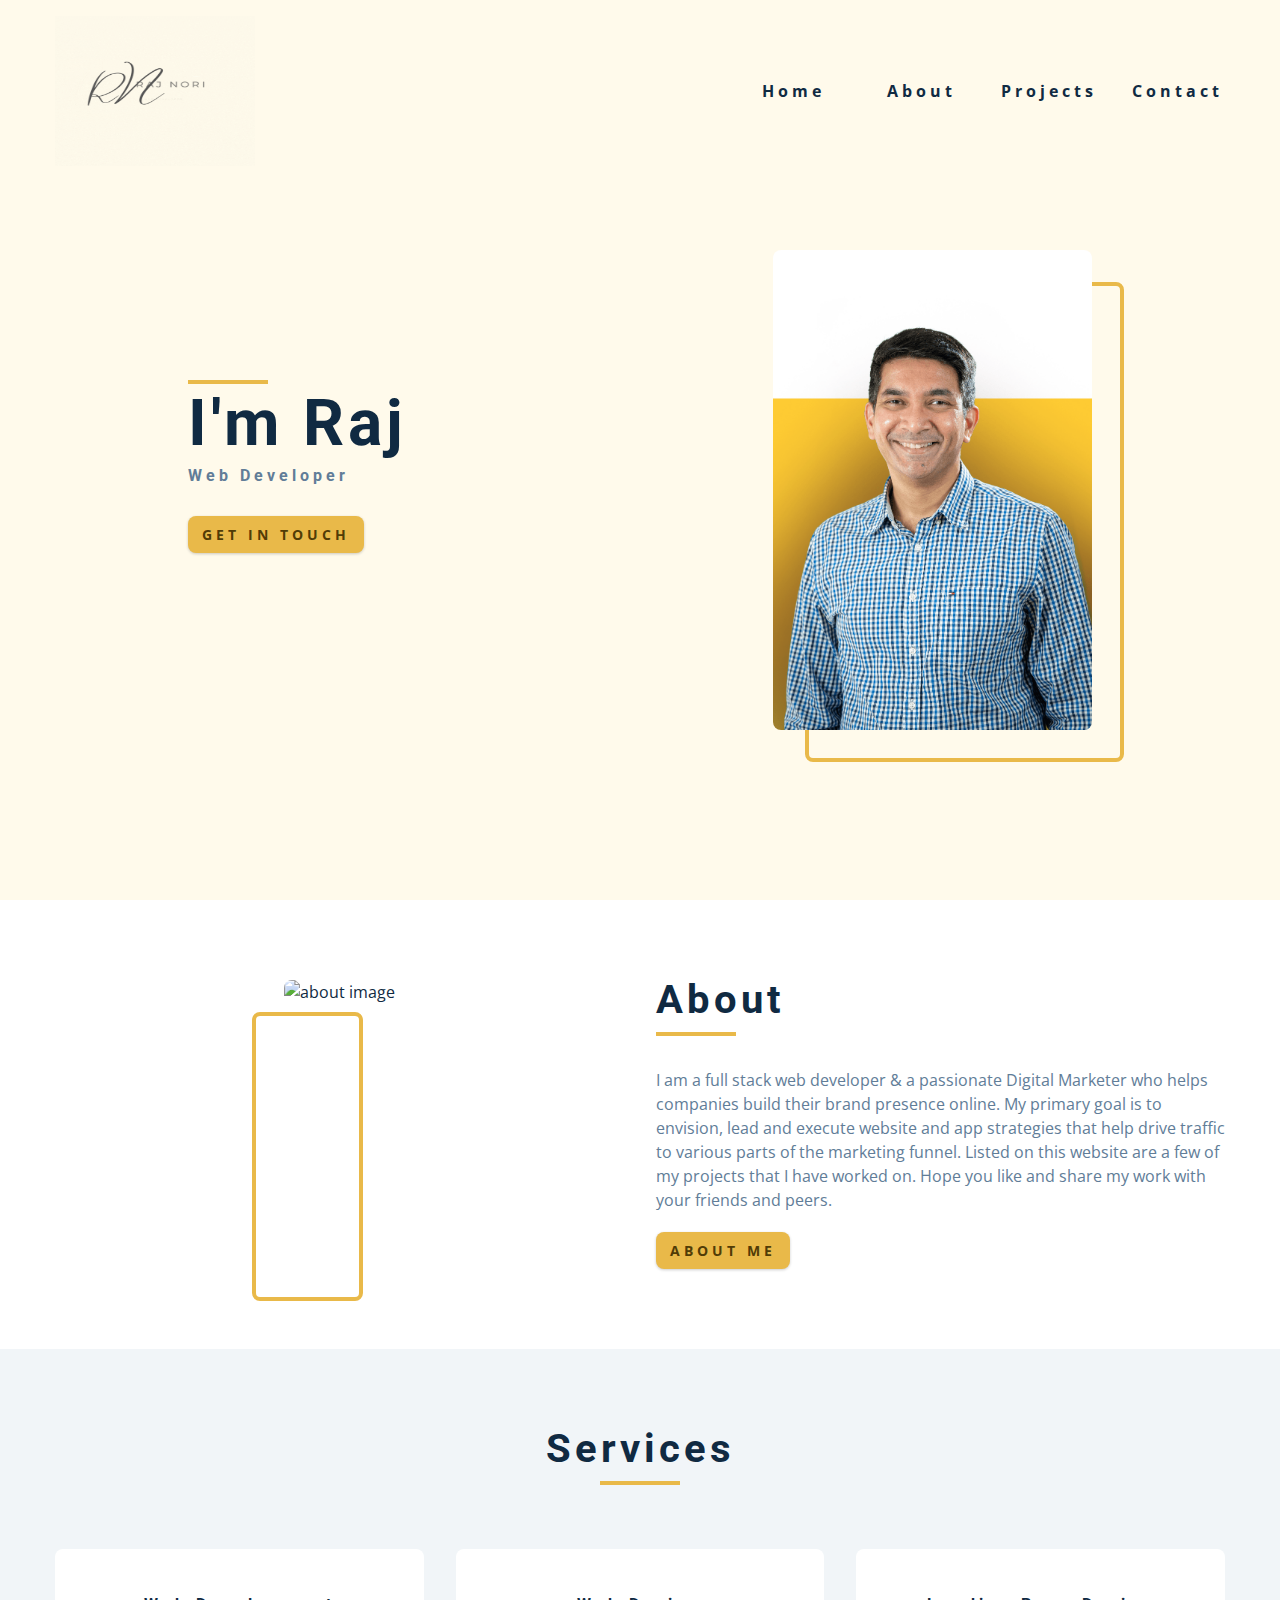
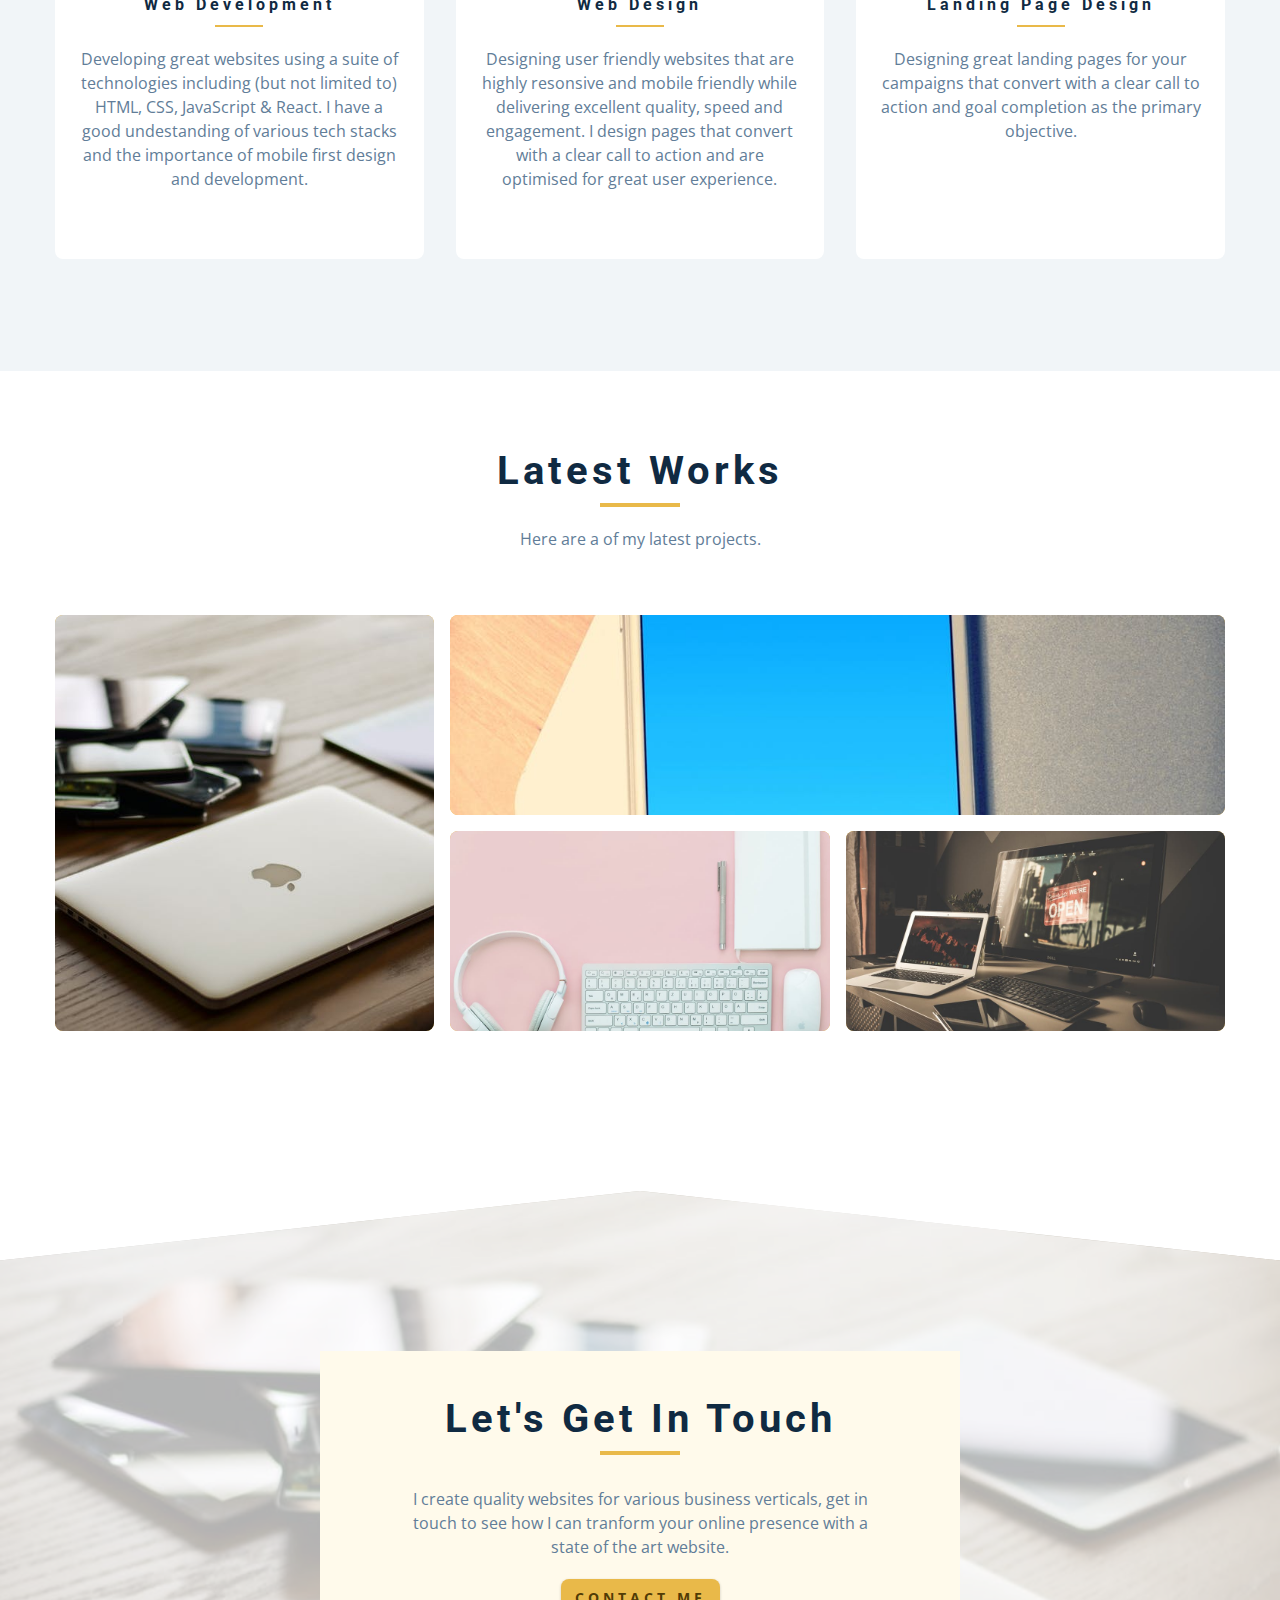
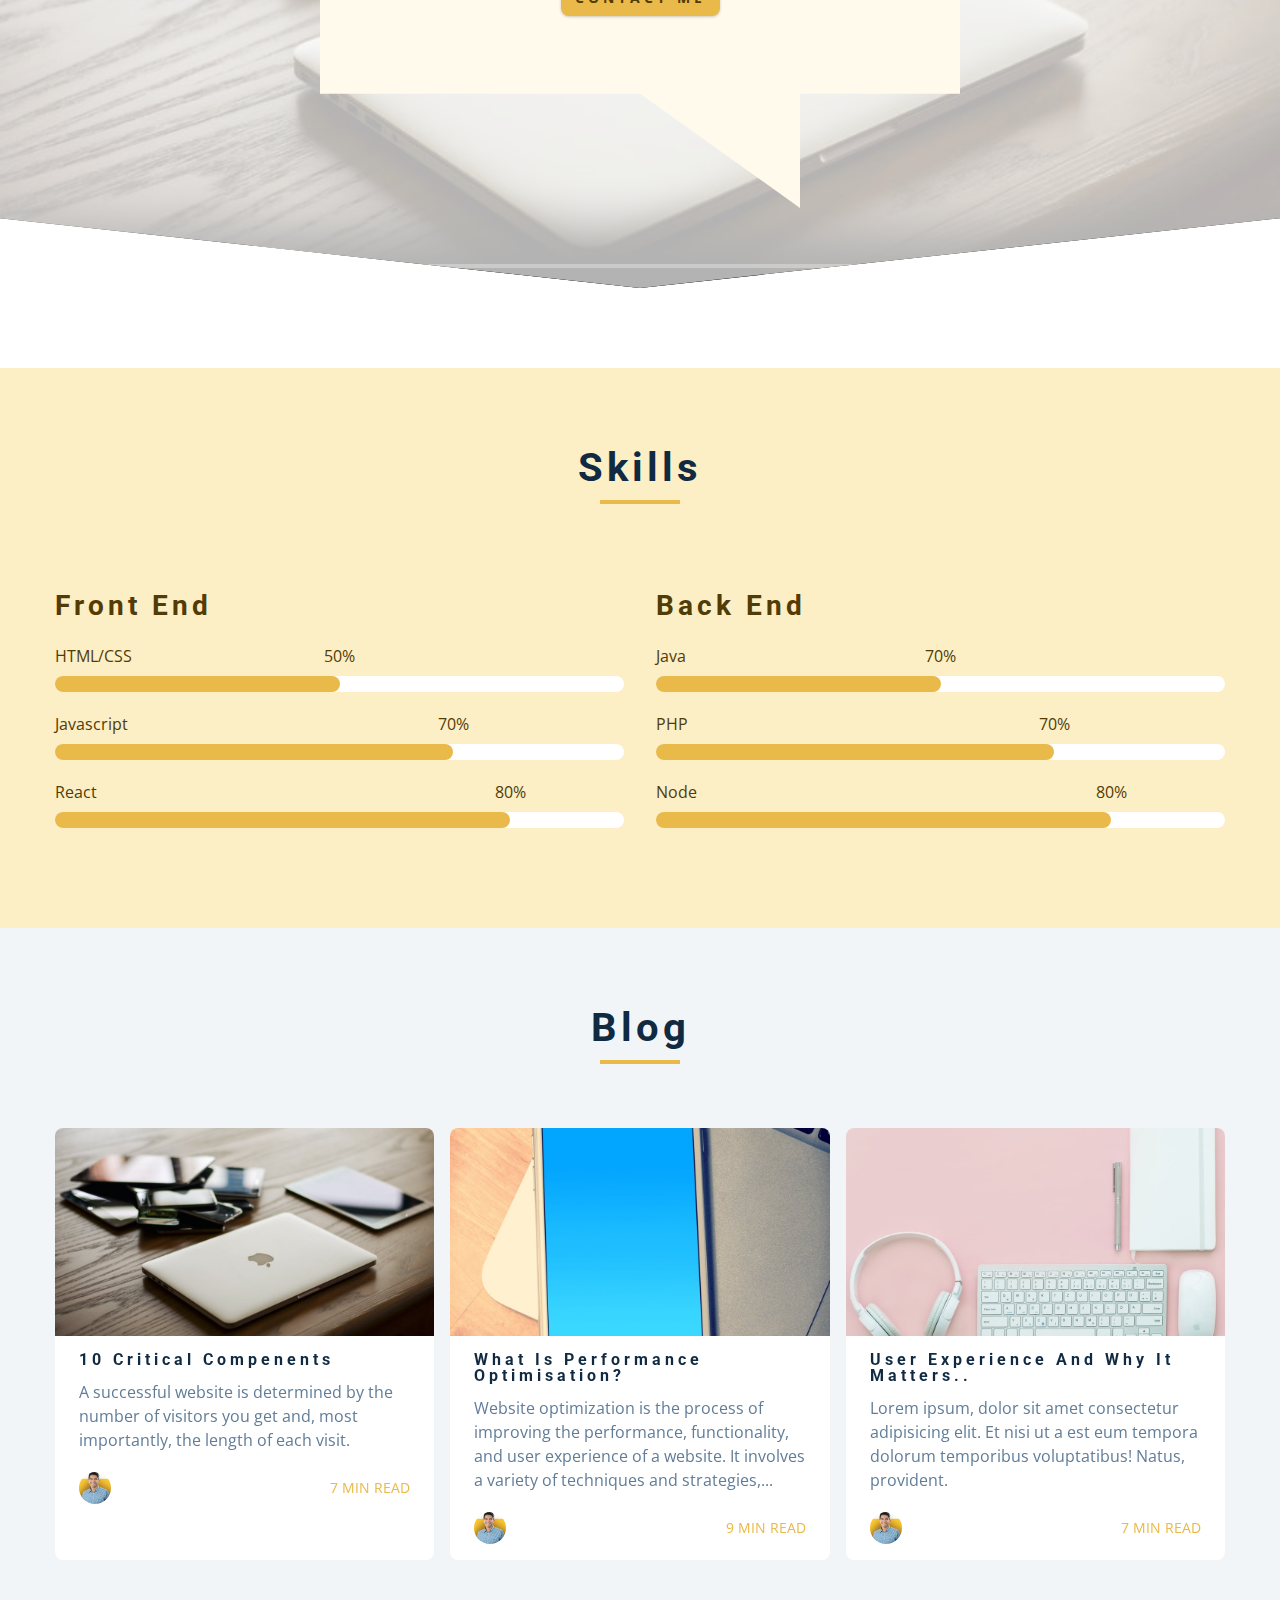
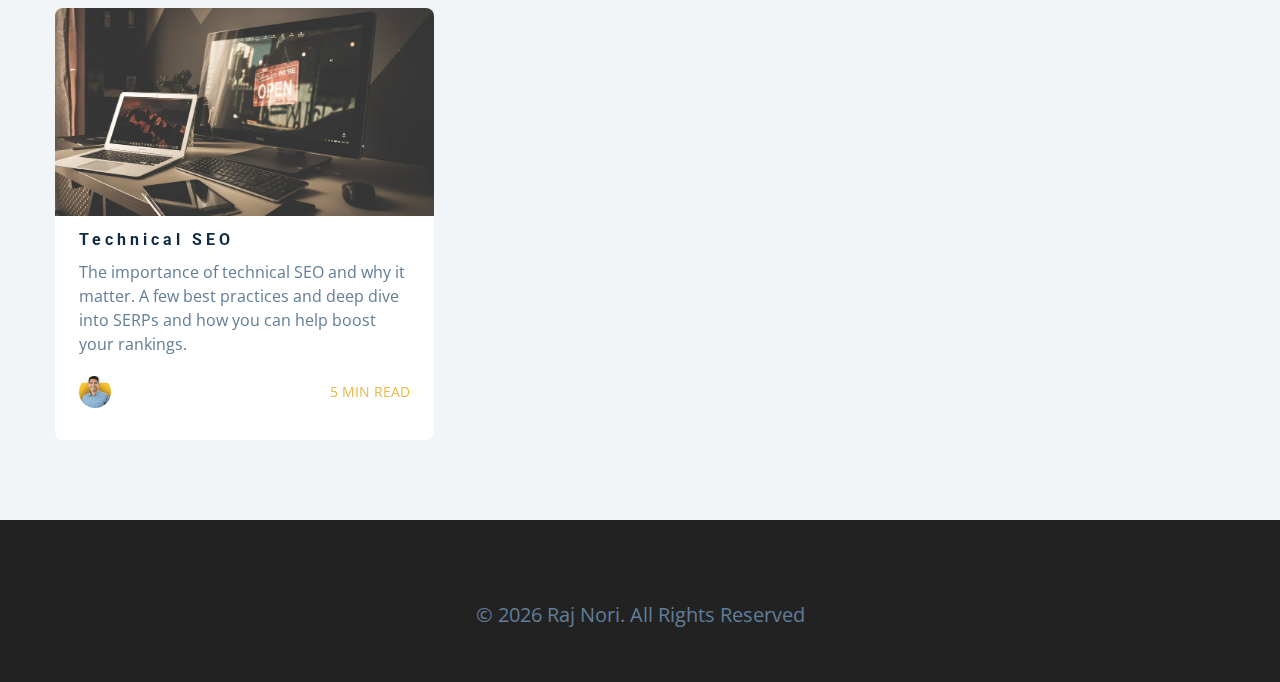
==== index.html @ df2db4e7 "updated gtag.js" ====
<!DOCTYPE html>
<html lang=en>

<head>
    <script async src="https://www.googletagmanager.com/gtag/js?id=G-JB6WK5VYT3"></script>
    <script>
    function gtag() {dataLayer.push(arguments)} 
    window.dataLayer=window.dataLayer||[],
    gtag("js",new Date),
    gtag("config","G-JB6WK5VYT3");
    window.dataLayer.push({
        'pageCategory': 'Home',
        'event': 'VirtualPageview',
        'virtualPageURL': '/index.html',
        'virtualPageTitle': 'Raj Nori | Web Developer | Home',
        'virtualPagePath': '/index.html'
    });
    
    </script>
    <script type=application/ld+json>
{
      "@context": "https://schema.org/",
      "@type": "Person",
      "name": "Raj Nori",
      "url": "https://www.rajnori.net/",
      "image": "https://www.rajnori.net/images/Hero_web.png",
      "jobTitle": "Web Developer"
    }
</script>
    <meta charset=UTF-8>
    <meta name=viewport content="width=device-width,initial-scale=1">
    <link rel=apple-touch-icon sizes=180x180 href=/favicon_io/apple-touch-icon.png>
    <link rel=icon type=image/png sizes=32x32 href=/favicon_io/favicon-32x32.png>
    <link rel=icon type=image/png sizes=16x16 href=/favicon_io/favicon-16x16.png>
    <link rel=manifest href=/favicon_io/site.webmanifest>
    <link rel=canonical href=https://www.rajnori.net />
    <title>Raj Nori | Web Developer | Home</title>
    <meta name=description
        content="A full-stack web developer and experienced digital marketer specialising in SEO, SEM, Social & Web development. Talk to the expert, get in touch!">
    <meta name=keywords
        content="web developer, web development, web site development, web developers, web development melbourne, web application development, mongodb, Express, React, Node.js, javascript, MERN stack, full stack,frontend, frontend developer">
    <link rel=stylesheet href=https://cdnjs.cloudflare.com/ajax/libs/font-awesome/6.2.0/css/all.min.css
        integrity="sha512-xh6O/CkQoPOWDdYTDqeRdPCVd1SpvCA9XXcUnZS2FmJNp1coAFzvtCN9BmamE+4aHK8yyUHUSCcJHgXloTyT2A=="
        crossorigin=anonymous referrerpolicy=no-referrer>
    <link rel=stylesheet href=./css/styles.css>
</head>

<body>
    <nav class=nav id=nav>
        <div class=nav-center>
            <div class=nav-header>
                <img src=./images/namelogo.gif width=200 height=150 class=nav-logo alt="logo for Raj Nori"
                    title="image logo">
                <button class=nav-btn id=nav-btn>
                    <i class="fas fa-bars"></i>
                </button>
            </div>
            <ul class=nav-links>
                <li>
                    <a href=./index.html>Home</a>
                </li>
                <li>
                    <a href=./about.html>About</a>
                </li>
                <li>
                    <a href=./projects.html>Projects</a>
                </li>
                <li>
                    <a href=./contact.html>Contact</a>
                </li>
            </ul>
        </div>
    </nav>
    <aside class=sidebar id=sidebar>
        <div>
            <button class=close-btn id=close-btn>
                <i class="fas fa-times"></i>
            </button>
            <ul class=sidebar-links>
                <li>
                    <a href=./index.html>home</a>
                </li>
                <li>
                    <a href=./about.html>about</a>
                </li>
                <li>
                    <a href=./projects.html>projects</a>
                </li>
                <li>
                    <a href=./contact.html>contact</a>
                </li>
            </ul>
            <ul class=social-icons>
                <li>
                    <a href=https://www.facebook.com/SMBspecialists class=social-icon>
                        <i class="fab fa-facebook"></i>
                    </a>
                </li>
                <li>
                    <a href=https://www.linkedin.com/in/rajnori class=social-icon>
                        <i class="fab fa-linkedin"></i>
                    </a>
                </li>
                <li>
                    <a href=https://www.squarespace.com/ class=social-icon>
                        <i class="fab fa-squarespace"></i>
                    </a>
                </li>
                <li>
                    <a href=https://github.com/RajNori class=social-icon>
                        <i class="fa fa-github" aria-hidden=true></i>
                    </a>
                </li>
                <li>
                    <a href=https://www.instagram.com/raj_nori/ class=social-icon>
                        <i class="fab fa-instagram"></i>
                    </a>
                </li>
            </ul>
        </div>
    </aside>
    <header class=hero>
        <div class="section-center hero-center">
            <article class=hero-info>
                <div class=underline></div>
                <h1>I'm Raj</h1>
                <h4>Web Developer</h4>
                <a href=./contact.html class="btn hero-btn">Get in touch</a>
                <ul class="social-icons hero-icons">
                    <li>
                        <a href=https://www.facebook.com/SMBspecialists class=social-icon>
                            <i class="fab fa-facebook"></i>
                        </a>
                    </li>
                    <li>
                        <a href=https://www.linkedin.com/in/rajnori class=social-icon>
                            <i class="fab fa-linkedin"></i>
                        </a>
                    </li>
                    <li>
                        <a href=https://www.squarespace.com/ class=social-icon>
                            <i class="fab fa-squarespace"></i>
                        </a>
                    </li>
                    <li>
                        <a href=https://github.com/RajNori class=social-icon>
                            <i class="fab fa-github"></i>
                        </a>
                    </li>
                    <li>
                        <a href=https://www.instagram.com/raj_nori/ class=social-icon>
                            <i class="fab fa-instagram"></i>
                        </a>
                    </li>
                </ul>
            </article>
            <article class=hero-img>
                <img src=./images/Hero_web.png class=hero-photo alt="photo of Raj Nori" title="image portrait">
            </article>
        </div>
    </header>
    <section class="section about">
        <div class="section-center about-center">
            <article class=about-img>
                <img src=./images/Side_img.png class=hero-photo alt="about image" title="about image">
            </article>
            <article class=about-info>
                <div class="section-title about-title">
                    <h2>about</h2>
                    <div class=underline></div>
                </div>
                <p> I am a full stack web developer & a passionate Digital Marketer who helps companies build their
                    brand presence online. My primary goal is to envision, lead and execute website and app strategies
                    that help drive traffic to various parts of the marketing funnel. Listed on this website are a few
                    of my projects that I have worked on. Hope you like and share my work with your friends and peers.
                </p>
                <p>
                </p>
                <a href=./about.html class=btn>about me</a>
            </article>
        </div>
    </section>
    <section class="section bg-grey">
        <div class=section-title>
            <h2>Services</h2>
            <div class=underline></div>
        </div>
        <div class="services-center section-center">
            <article class=service>
                <i class="fas fa-code service-icon"></i>
                <h4>Web development</h4>
                <div class=underline></div>
                <p> Developing great websites using a suite of technologies including (but not limited to) HTML, CSS,
                    JavaScript & React. I have a good undestanding of various tech stacks and the importance of mobile
                    first design and development. </p>
            </article>
            <article class=service>
                <i class="fab fa-sketch service-icon"></i>
                <h4>Web design</h4>
                <div class=underline></div>
                <p> Designing user friendly websites that are highly resonsive and mobile friendly while delivering
                    excellent quality, speed and engagement. I design pages that convert with a clear call to action and
                    are optimised for great user experience. </p>
            </article>
            <article class=service>
                <i class="fab fa-android service-icon"></i>
                <h4>Landing Page design</h4>
                <div class=underline></div>
                <p> Designing great landing pages for your campaigns that convert with a clear call to action and goal
                    completion as the primary objective. </p>
            </article>
        </div>
    </section>
    <section class="section projects">
        <div class=section-title>
            <h2>Latest works</h2>
            <div class=underline></div>
            <p class=projects-text> Here are a of my latest projects. </p>
        </div>
        <div class="section-center projects-center">
            <a href=./projects.html class=project-1>
                <article class=project>
                    <img src=./images/project-1.jpeg alt="single project card" class=project-img title="project card">
                    <div class=project-info>
                        <h4>Consulting</h4>
                        <p>Indie Consulting</p>
                    </div>
                </article>
            </a>
            <a href=./projects.html class=project-2>
                <article class=project>
                    <img src=./images/project-2.jpeg alt="single project card" class=project-img title="project card">
                    <div class=project-info>
                        <h4> E-commerce </h4>
                        <p>Crazy Kart</p>
                    </div>
                </article>
            </a>
            <a href=./projects.html class=project-3>
                <article class=project>
                    <img src=./images/project-3.jpeg alt="single project card" class=project-img title="project card">
                    <div class=project-info>
                        <h4>Online Store</h4>
                        <p>Friendly apps</p>
                    </div>
                </article>
            </a>
            <a href=./projects.html class=project-4>
                <article class=project>
                    <img src=./images/project-4.jpeg alt="single project card" class=project-img title="project card">
                    <div class=project-info>
                        <h4>Theme makers</h4>
                        <p>Digital software</p>
                    </div>
                </article>
            </a>
        </div>
    </section>
    <section class=connect>
        <video controls autoplay muted loop class=video-container poster=./images/project-1.jpeg>
            <source src=./videos/connect.mp4 type=video/mp4> Sorry, your browser does not support embedded videos
        </video>
        <div class=video-banner>
            <div class=section-title>
                <h2>let's get in touch</h2>
                <div class=underline></div>
            </div>
            <p class=video-text> I create quality websites for various business verticals, get in touch to see how I can
                tranform your online presence with a state of the art website. </p>
            <a href=./contact.html class=btn>contact me</a>
        </div>
    </section>
    <section class="section skills">
        <div class=section-title>
            <h2>skills</h2>
            <div class=underline></div>
        </div>
        <div class="section-center skills-center">
            <article>
                <h3>front end</h3>
                <div class=skill>
                    <p>HTML/CSS</p>
                    <div class=skill-container>
                        <div class=skill-value></div>
                        <p class=skill-text> 50% </p>
                    </div>
                </div>
                <div class=skill>
                    <p>Javascript</p>
                    <div class=skill-container>
                        <div class="skill-value value-70"></div>
                        <p class="skill-text skill-text-70"> 70% </p>
                    </div>
                </div>
                <div class=skill>
                    <p>React</p>
                    <div class=skill-container>
                        <div class="skill-value value-80"></div>
                        <p class="skill-text skill-text-80"> 80% </p>
                    </div>
                </div>
            </article>
            <article>
                <h3>back end</h3>
                <div class=skill>
                    <p>Java</p>
                    <div class=skill-container>
                        <div class=skill-value></div>
                        <p class=skill-text> 70% </p>
                    </div>
                </div>
                <div class=skill>
                    <p>PHP</p>
                    <div class=skill-container>
                        <div class="skill-value value-70"></div>
                        <p class="skill-text skill-text-70"> 70% </p>
                    </div>
                </div>
                <div class=skill>
                    <p>Node</p>
                    <div class=skill-container>
                        <div class="skill-value value-80"></div>
                        <p class="skill-text skill-text-80"> 80% </p>
                    </div>
                </div>
            </article>
        </div>
    </section>
    <section class="section blog">
        <div class=section-title>
            <h2>blog</h2>
            <div class=underline></div>
        </div>
        <div class="section-center blog-center">
            <div class=card>
                <div class="card-side card-front">
                    <img src=./images/project-1.jpeg alt="website Article" title="Website article">
                    <div class=card-info>
                        <h4>10 Critical compenents</h4>
                        <p> A successful website is determined by the number of visitors you get and, most importantly,
                            the length of each visit. </p>
                        <div class=card-footer>
                            <img src=./images/Hero_web.png alt="author image" title="author image">
                            <p>7 min read</p>
                        </div>
                    </div>
                </div>
                <div class="card-side card-back">
                    <a href=./Article_1.html>
                        <button class=btn>read more</button>
                    </a>
                </div>
            </div>
            <div class=card>
                <div class="card-side card-front">
                    <img src=./images/project-2.jpeg alt="Article two" title="Website article">
                    <div class=card-info>
                        <h4>What is performance optimisation?</h4>
                        <p> Website optimization is the process of improving the performance, functionality, and user
                            experience of a website. It involves a variety of techniques and strategies,... </p>
                        <div class=card-footer>
                            <img src=./images/Hero_web.png alt="author image" title="Raj Nori image">
                            <p>9 min read</p>
                        </div>
                    </div>
                </div>
                <div class="card-side card-back">
                    <a href=./Article_3.html> <button class=btn>read more</button> </a>
                </div>
            </div>
            <div class=card>
                <div class="card-side card-front">
                    <img src=./images/project-3.jpeg alt="website article" title="Website article">
                    <div class=card-info>
                        <h4>User Experience and why it matters..</h4>
                        <p> Lorem ipsum, dolor sit amet consectetur adipisicing elit. Et nisi ut a est eum tempora
                            dolorum temporibus voluptatibus! Natus, provident. </p>
                        <div class=card-footer>
                            <a href=./Article_4.html><img src=./images/Hero_web.png alt="author image"
                                    title="Raj Nori"></a>
                            <p>7 min read</p>
                        </div>
                    </div>
                </div>
                <div class="card-side card-back">
                    <a href=./Article_1.html><button class=btn>read more</button></a>
                </div>
            </div>
            <div class=card>
                <div class="card-side card-front">
                    <img src=./images/project-4.jpeg alt="website article" title="Website article">
                    <div class=card-info>
                        <h4>Technical SEO</h4>
                        <p> The importance of technical SEO and why it matter. A few best practices and deep dive into
                            SERPs and how you can help boost your rankings. </p>
                        <div class=card-footer>
                            <img src=./images/Hero_web.png alt="author image" title="Raj Nori">
                            <p>5 min read</p>
                        </div>
                    </div>
                </div>
                <div class="card-side card-back">
                    <a href=./Article_2.html> <button class=btn>read more</button> </a>
                </div>
            </div>
        </div>
    </section>
    <footer class=footer>
        <ul class=social-icons>
            <li>
                <a href=https://www.facebook.com/SMBspecialists class=social-icon>
                    <i class="fab fa-facebook"></i>
                </a>
            </li>
            <li>
                <a href=https://www.linkedin.com/in/rajnori class=social-icon>
                    <i class="fab fa-linkedin"></i>
                </a>
            </li>
            <li>
                <a href=https://www.squarespace.com class=social-icon>
                    <i class="fab fa-squarespace"></i>
                </a>
            </li>
            <li>
                <a href=https://github.com/RajNori class=social-icon>
                    <i class="fab fa-github"></i>
                </a>
            </li>
            <li>
                <a href=https://www.instagram.com/raj_nori/ class=social-icon>
                    <i class="fab fa-instagram"></i>
                </a>
            </li>
        </ul>
        <p>&copy; <span id=date></span> Raj Nori. All rights reserved</p>
    </footer>
    <script src=./js/app.js></script>
</body>

</html>
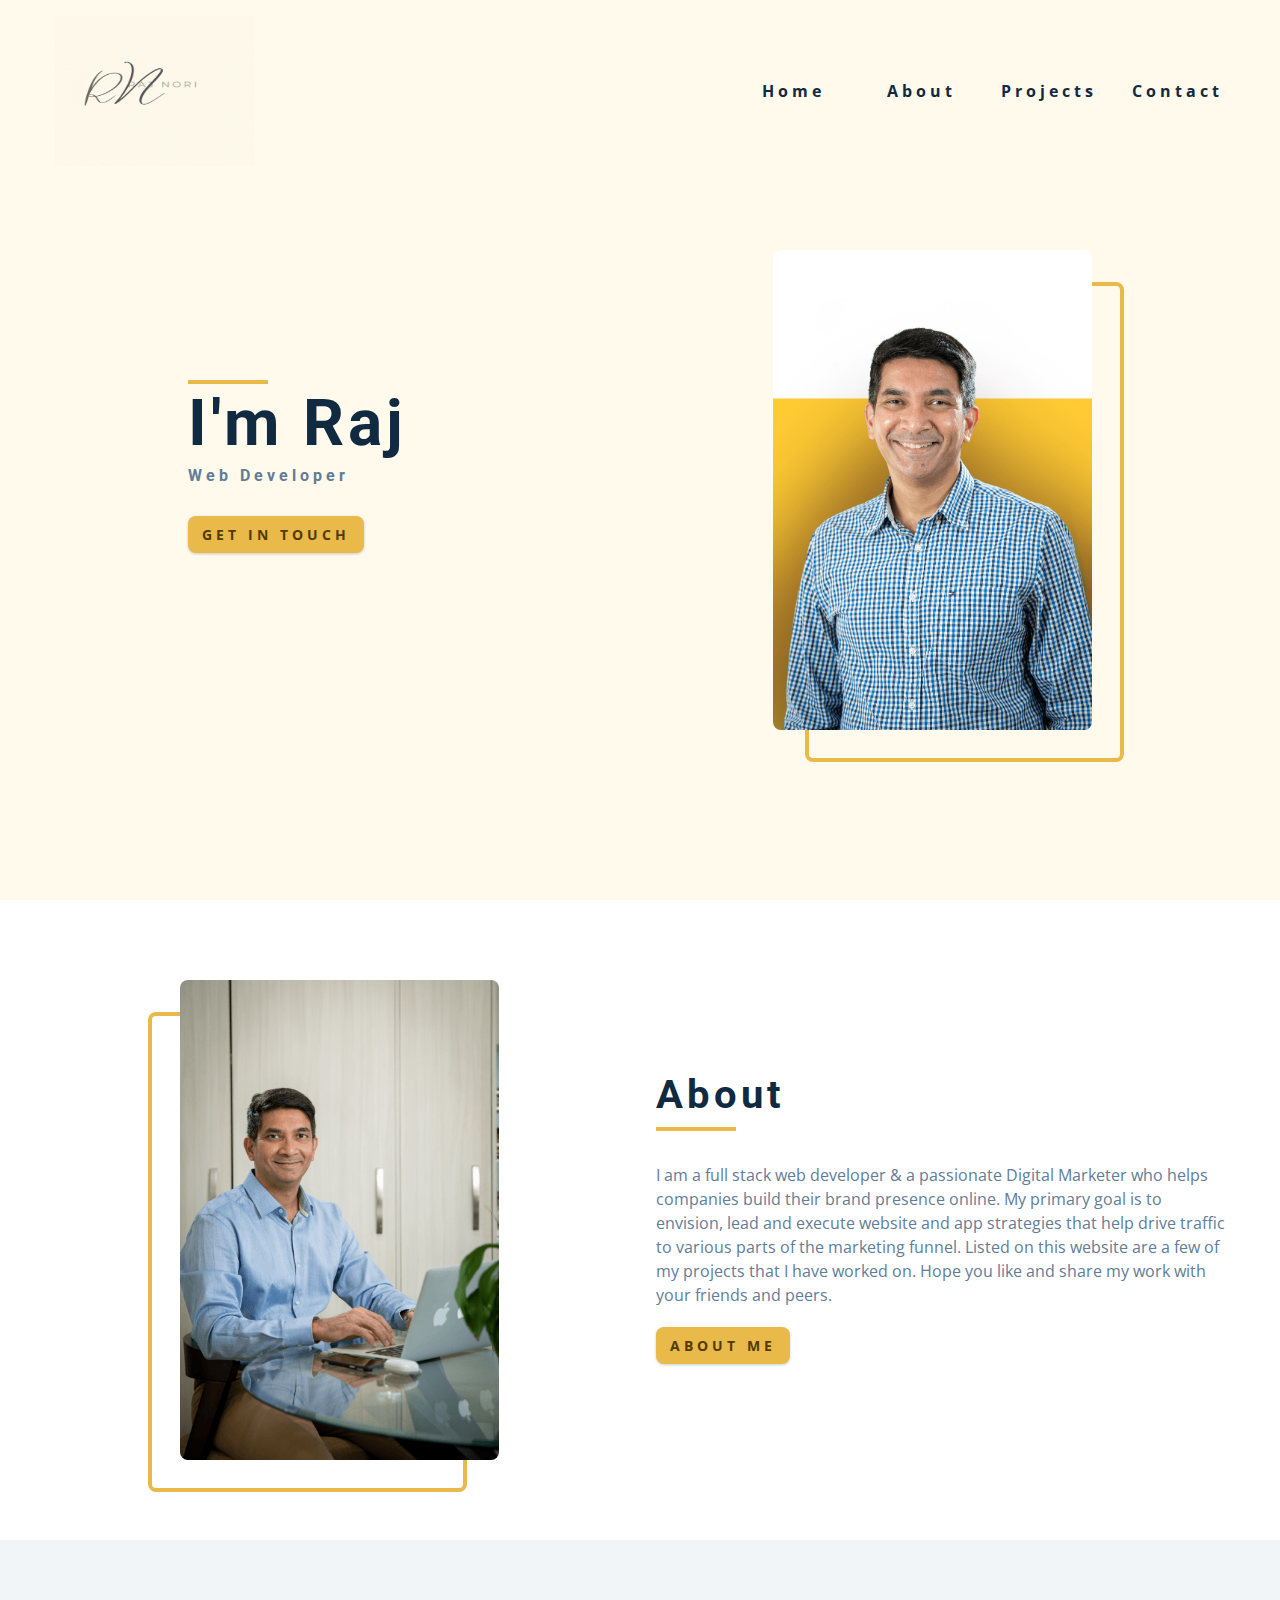
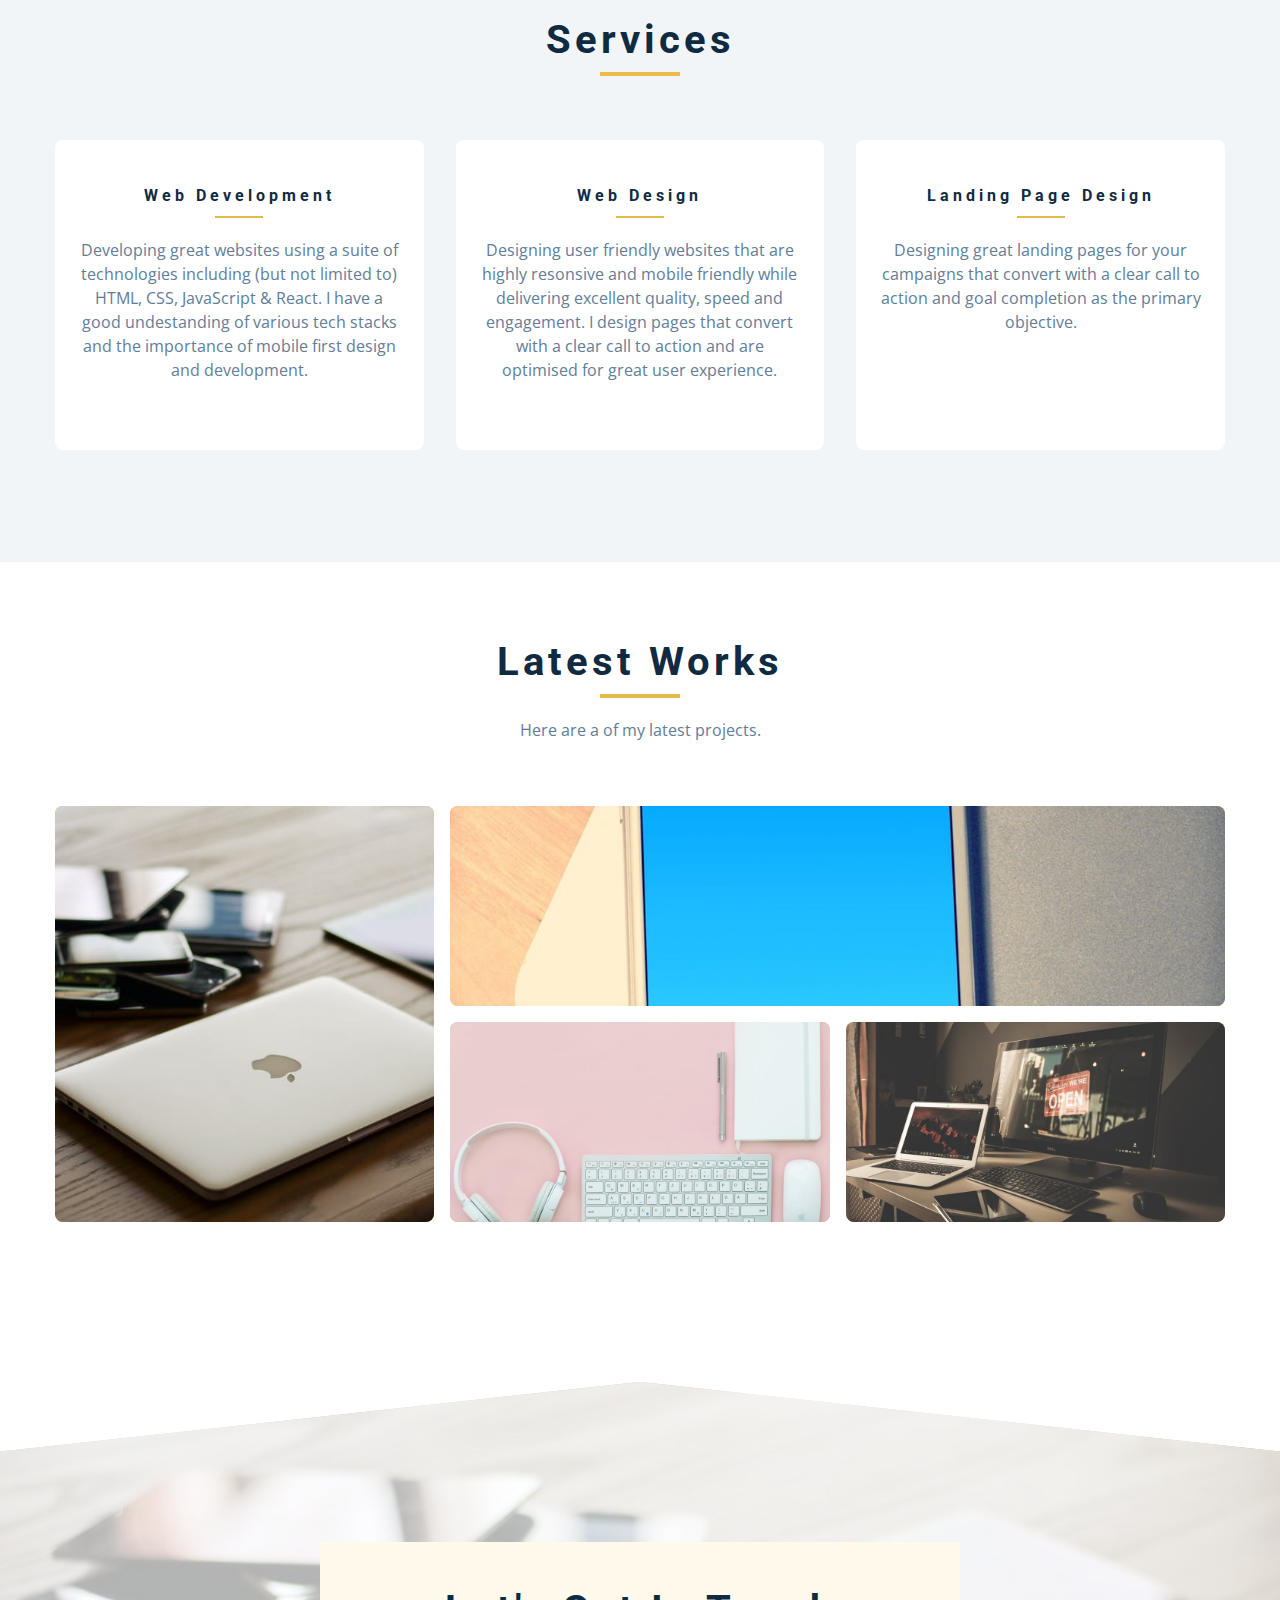
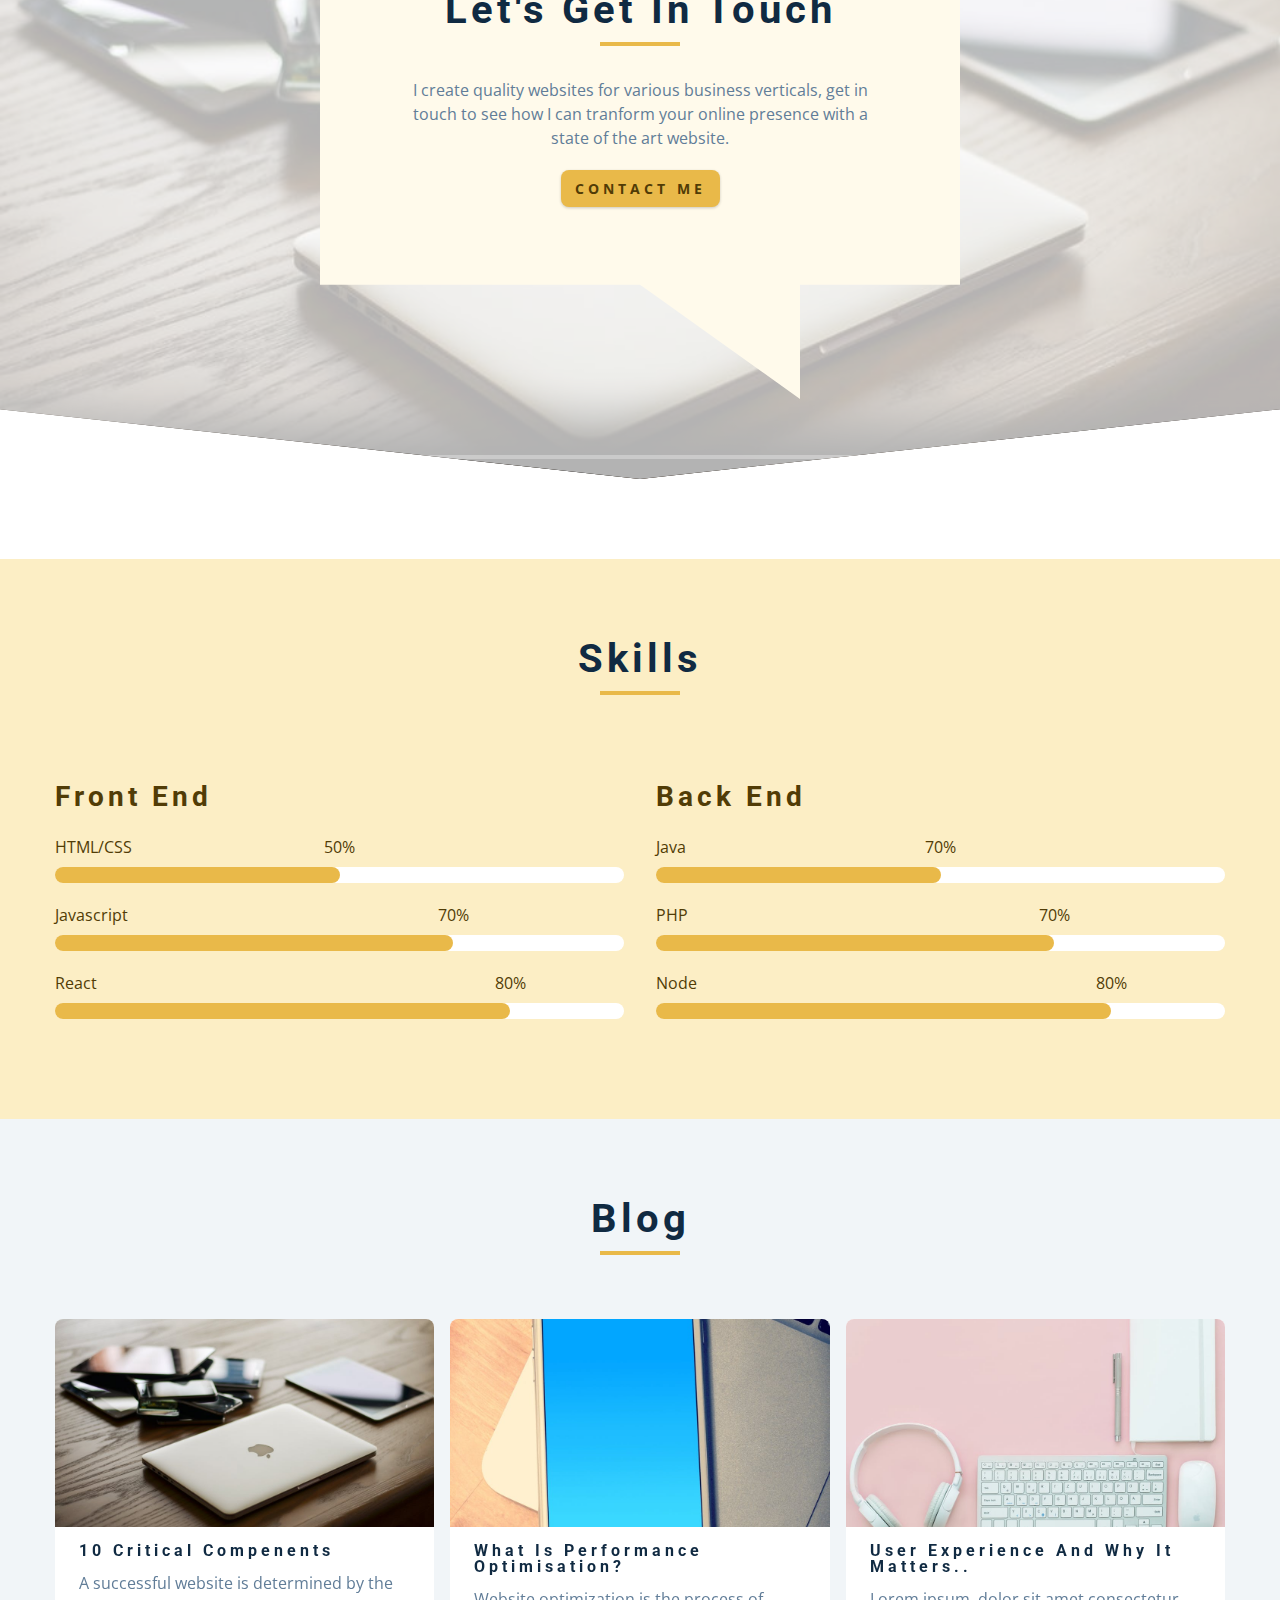
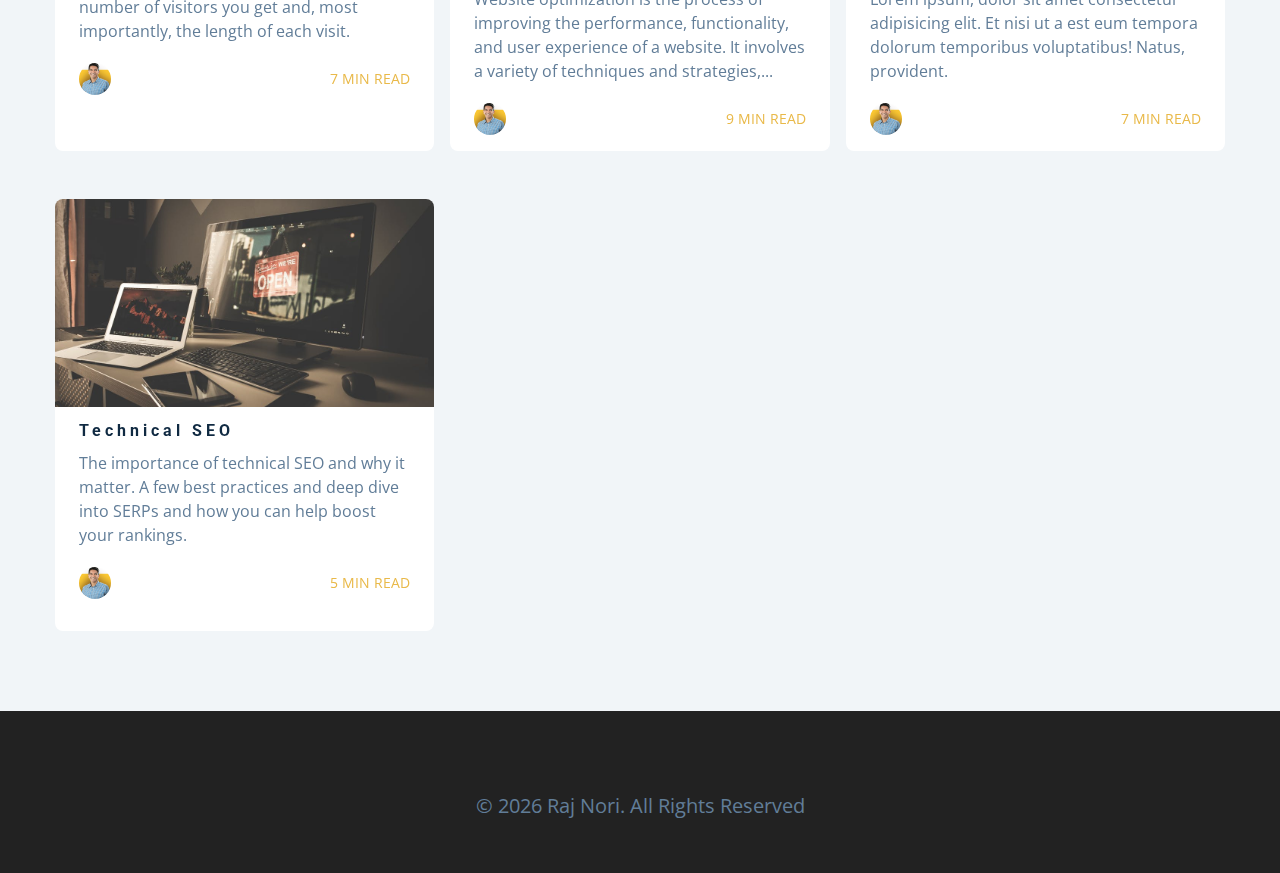
==== commit 9511939c: "lazy loading optimisation" ====
--- a/index.html
+++ b/index.html
@@ -162,7 +162,7 @@
     <section class="section about">
         <div class="section-center about-center">
             <article class=about-img>
-                <img src=./images/Side_img.png class=hero-photo alt="about image" title="about image">
+                <img loading="lazy" src=./images/Side_img.png class=hero-photo alt="about image" title="about image">
             </article>
             <article class=about-info>
                 <div class="section-title about-title">
@@ -220,7 +220,7 @@
         <div class="section-center projects-center">
             <a href=./projects.html class=project-1>
                 <article class=project>
-                    <img src=./images/project-1.jpeg alt="single project card" class=project-img title="project card">
+                    <img loading="lazy" src=./images/project-1.jpeg alt="single project card" class=project-img title="project card">
                     <div class=project-info>
                         <h4>Consulting</h4>
                         <p>Indie Consulting</p>
@@ -229,7 +229,7 @@
             </a>
             <a href=./projects.html class=project-2>
                 <article class=project>
-                    <img src=./images/project-2.jpeg alt="single project card" class=project-img title="project card">
+                    <img loading="lazy" src=./images/project-2.jpeg alt="single project card" class=project-img title="project card">
                     <div class=project-info>
                         <h4> E-commerce </h4>
                         <p>Crazy Kart</p>
@@ -238,7 +238,7 @@
             </a>
             <a href=./projects.html class=project-3>
                 <article class=project>
-                    <img src=./images/project-3.jpeg alt="single project card" class=project-img title="project card">
+                    <img loading="lazy" src=./images/project-3.jpeg alt="single project card" class=project-img title="project card">
                     <div class=project-info>
                         <h4>Online Store</h4>
                         <p>Friendly apps</p>
@@ -247,7 +247,7 @@
             </a>
             <a href=./projects.html class=project-4>
                 <article class=project>
-                    <img src=./images/project-4.jpeg alt="single project card" class=project-img title="project card">
+                    <img loading="lazy" src=./images/project-4.jpeg alt="single project card" class=project-img title="project card">
                     <div class=project-info>
                         <h4>Theme makers</h4>
                         <p>Digital software</p>
@@ -334,13 +334,13 @@
         <div class="section-center blog-center">
             <div class=card>
                 <div class="card-side card-front">
-                    <img src=./images/project-1.jpeg alt="website Article" title="Website article">
+                    <img loading="lazy" src=./images/project-1.jpeg alt="website Article" title="Website article">
                     <div class=card-info>
                         <h4>10 Critical compenents</h4>
                         <p> A successful website is determined by the number of visitors you get and, most importantly,
                             the length of each visit. </p>
                         <div class=card-footer>
-                            <img src=./images/Hero_web.png alt="author image" title="author image">
+                            <img loading="lazy" src=./images/Hero_web.png alt="author image" title="author image">
                             <p>7 min read</p>
                         </div>
                     </div>
@@ -353,13 +353,13 @@
             </div>
             <div class=card>
                 <div class="card-side card-front">
-                    <img src=./images/project-2.jpeg alt="Article two" title="Website article">
+                    <img loading="lazy" src=./images/project-2.jpeg alt="Article two" title="Website article">
                     <div class=card-info>
                         <h4>What is performance optimisation?</h4>
                         <p> Website optimization is the process of improving the performance, functionality, and user
                             experience of a website. It involves a variety of techniques and strategies,... </p>
                         <div class=card-footer>
-                            <img src=./images/Hero_web.png alt="author image" title="Raj Nori image">
+                            <img loading="lazy" src=./images/Hero_web.png alt="author image" title="Raj Nori image">
                             <p>9 min read</p>
                         </div>
                     </div>
@@ -370,13 +370,13 @@
             </div>
             <div class=card>
                 <div class="card-side card-front">
-                    <img src=./images/project-3.jpeg alt="website article" title="Website article">
+                    <img loading="lazy" src=./images/project-3.jpeg alt="website article" title="Website article">
                     <div class=card-info>
                         <h4>User Experience and why it matters..</h4>
                         <p> Lorem ipsum, dolor sit amet consectetur adipisicing elit. Et nisi ut a est eum tempora
                             dolorum temporibus voluptatibus! Natus, provident. </p>
                         <div class=card-footer>
-                            <a href=./Article_4.html><img src=./images/Hero_web.png alt="author image"
+                            <a href=./Article_4.html><img loading="lazy" src=./images/Hero_web.png alt="author image"
                                     title="Raj Nori"></a>
                             <p>7 min read</p>
                         </div>
@@ -388,13 +388,13 @@
             </div>
             <div class=card>
                 <div class="card-side card-front">
-                    <img src=./images/project-4.jpeg alt="website article" title="Website article">
+                    <img loading="lazy" src=./images/project-4.jpeg alt="website article" title="Website article">
                     <div class=card-info>
                         <h4>Technical SEO</h4>
                         <p> The importance of technical SEO and why it matter. A few best practices and deep dive into
                             SERPs and how you can help boost your rankings. </p>
                         <div class=card-footer>
-                            <img src=./images/Hero_web.png alt="author image" title="Raj Nori">
+                            <img loading="lazy" src=./images/Hero_web.png alt="author image" title="Raj Nori">
                             <p>5 min read</p>
                         </div>
                     </div>
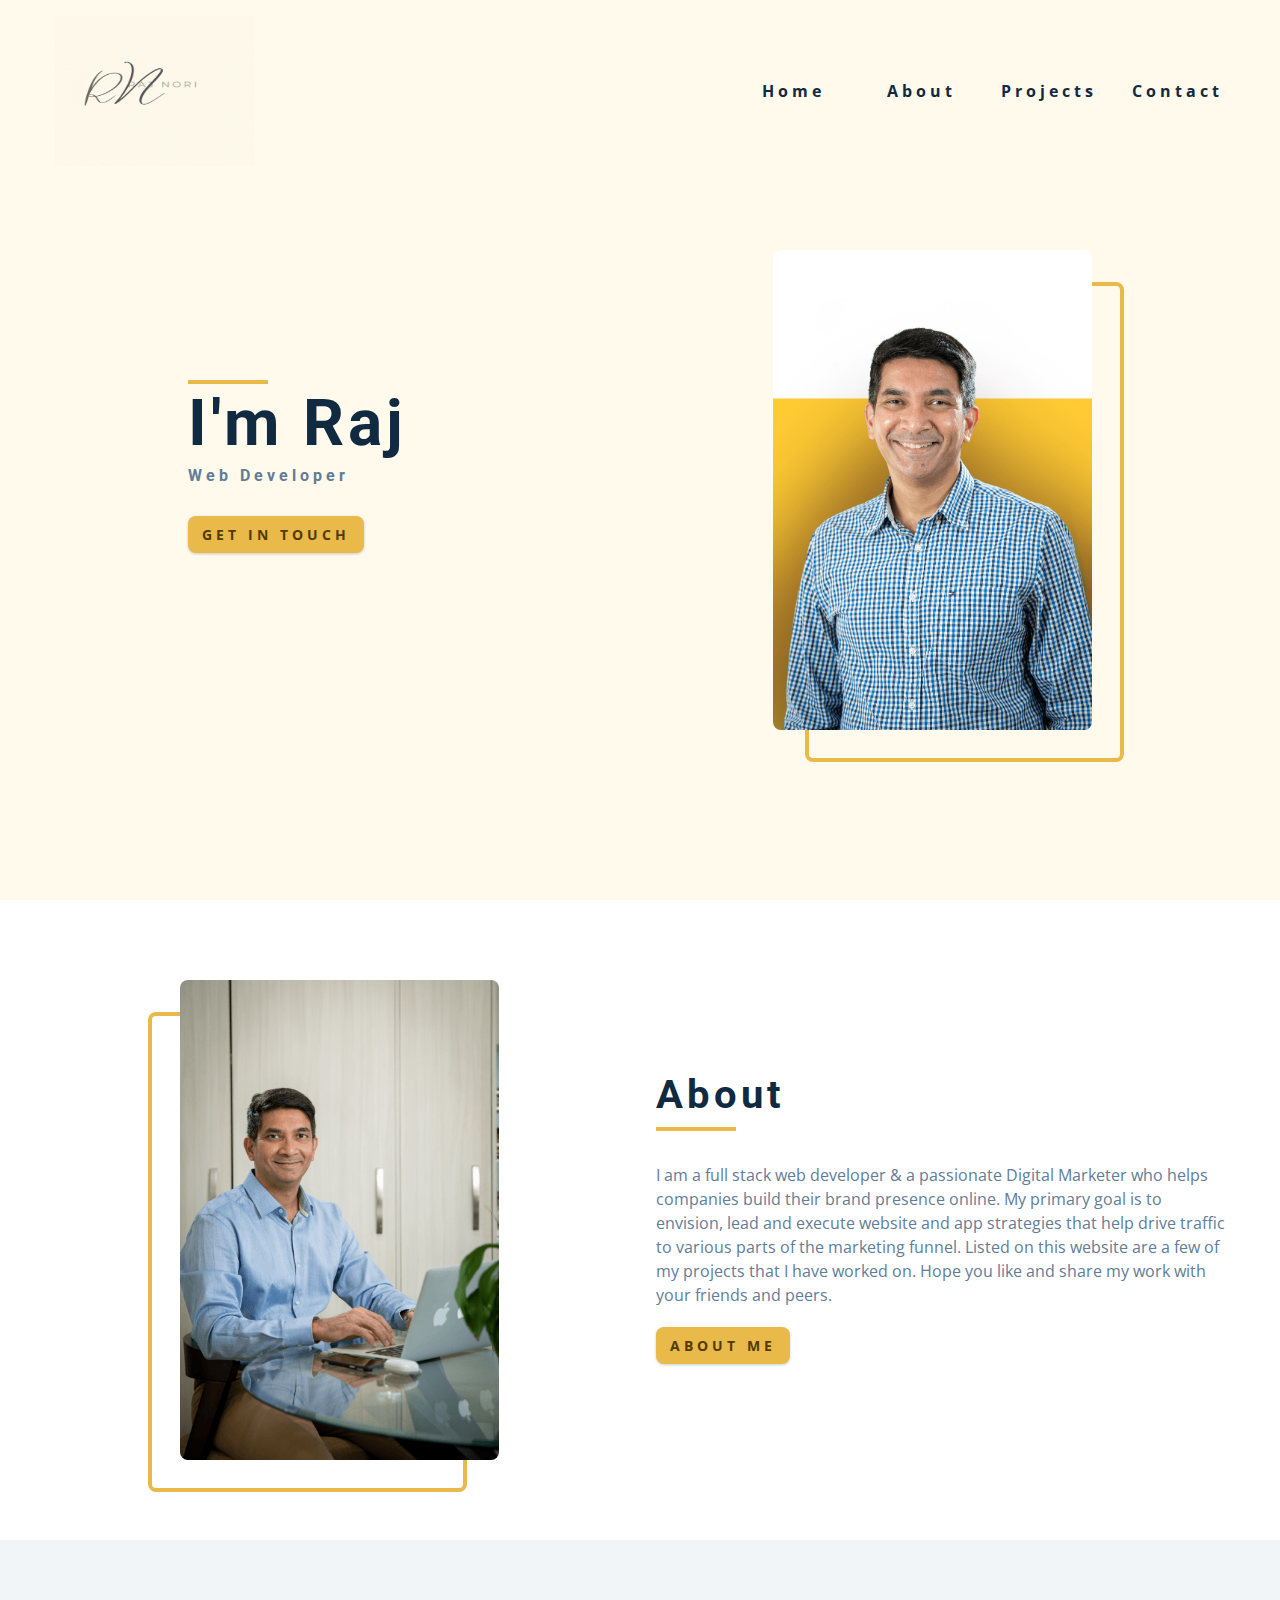
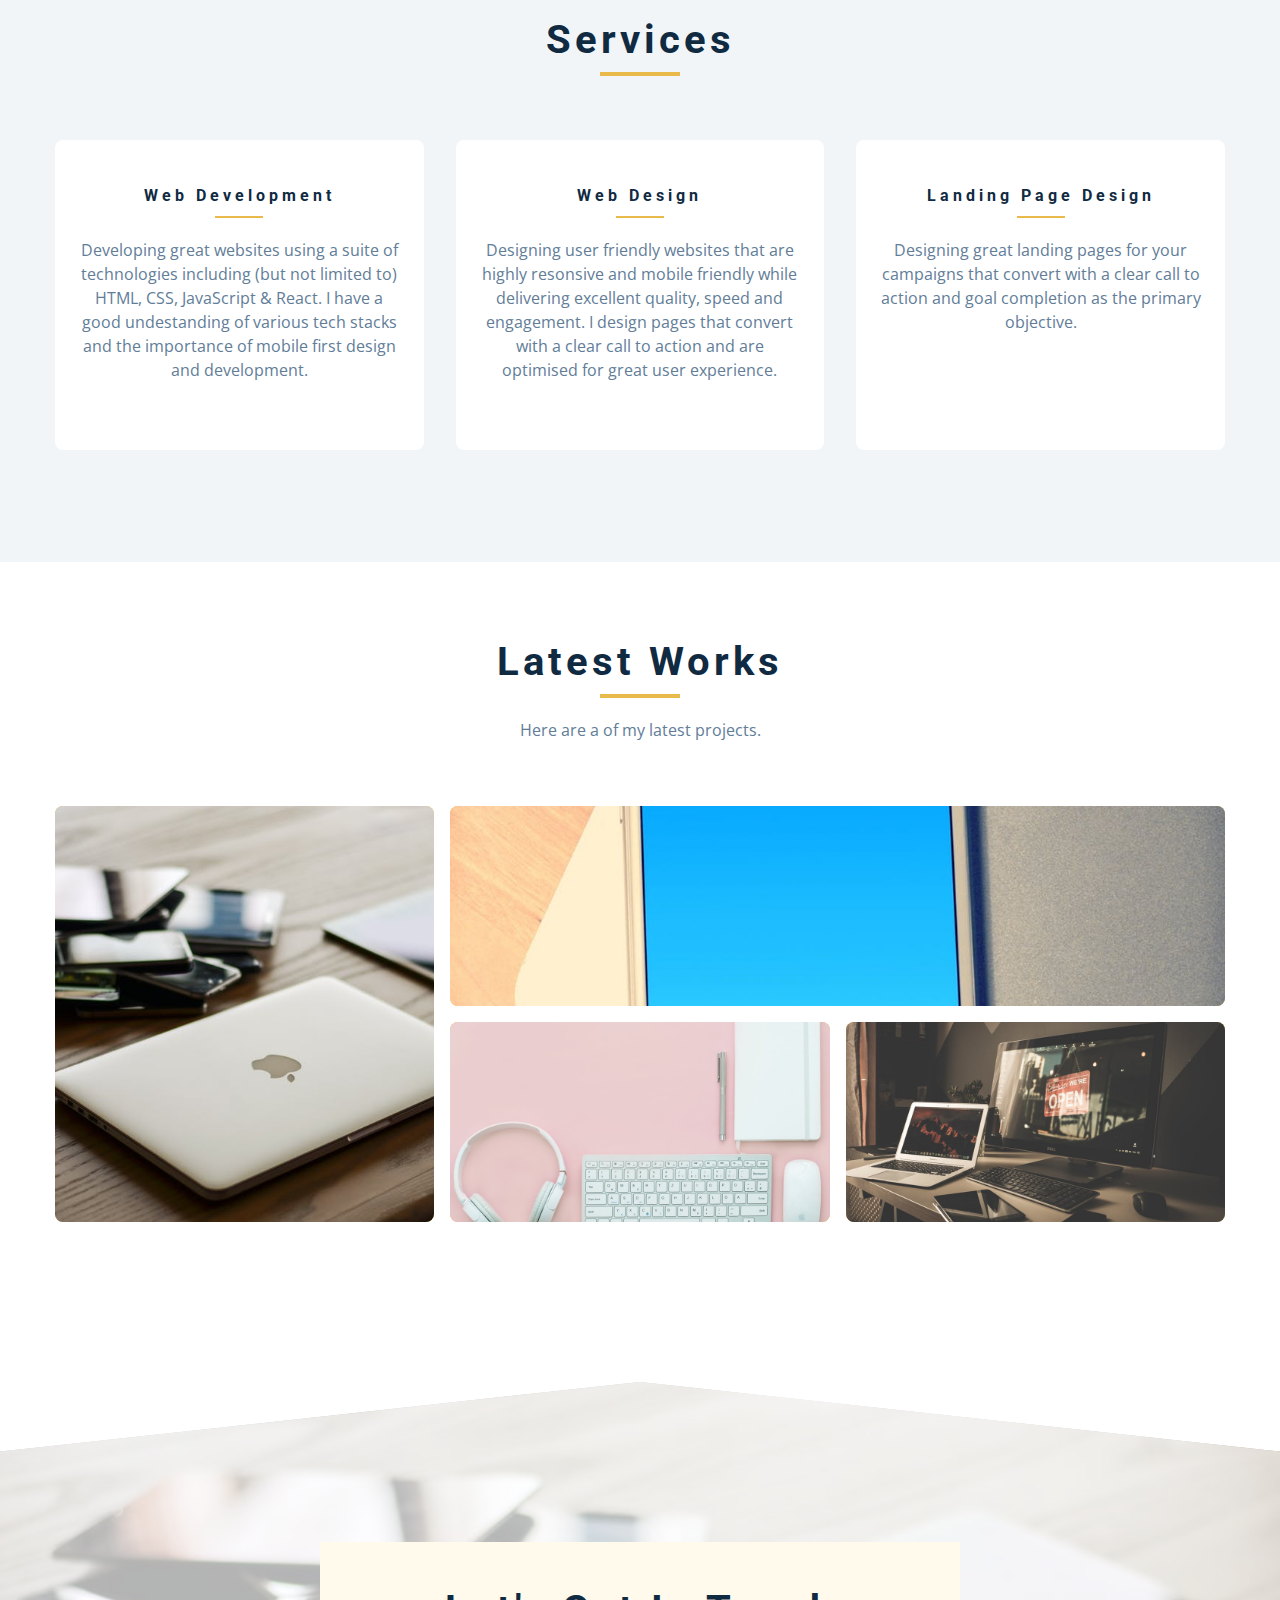
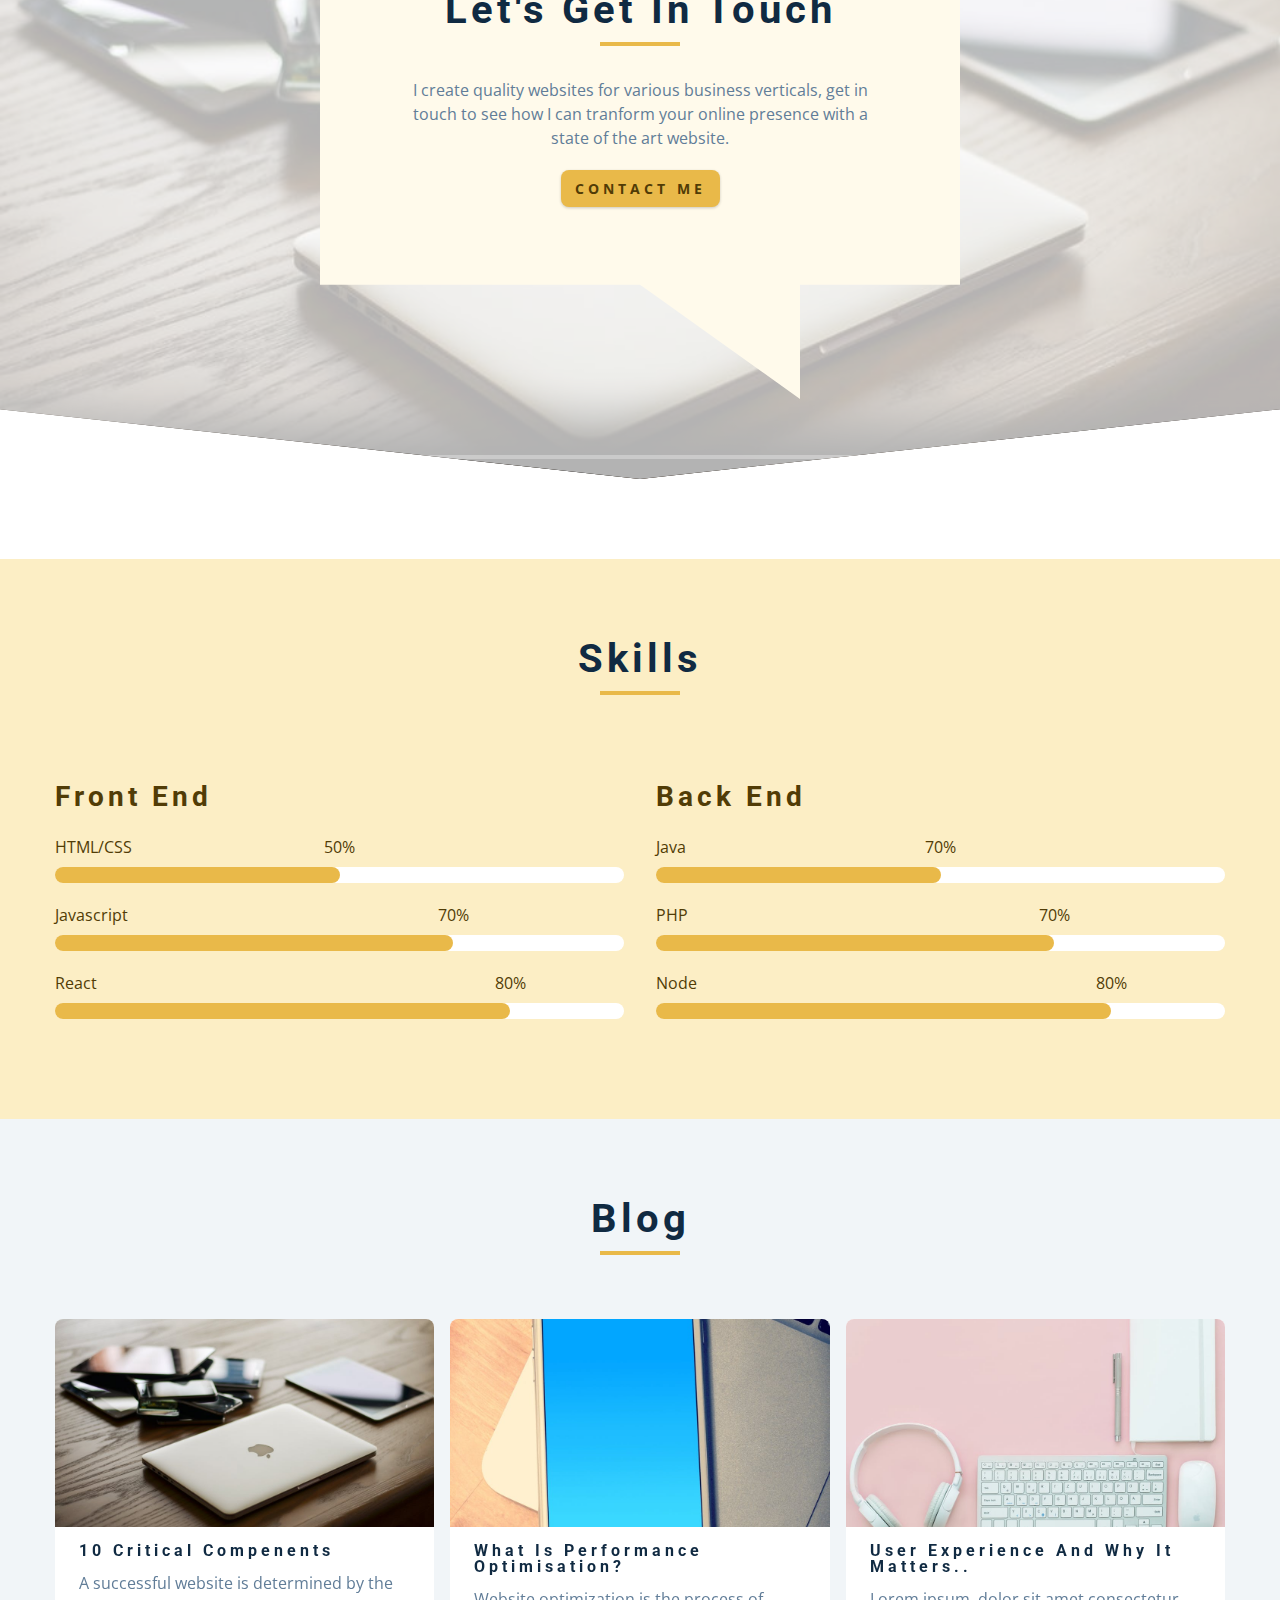
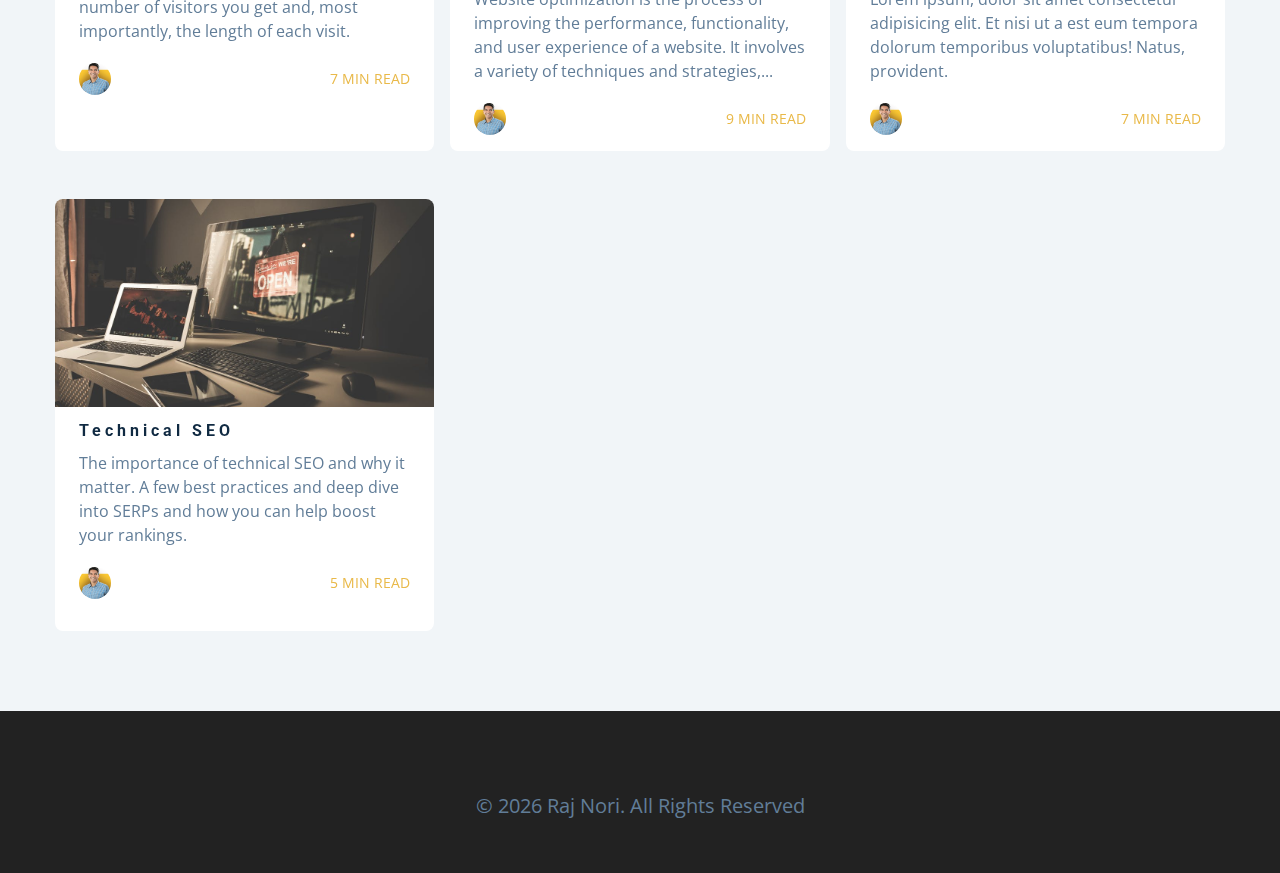
==== commit 34f1c35c: "aria fix" ====
--- a/index.html
+++ b/index.html
@@ -92,27 +92,27 @@
             </ul>
             <ul class=social-icons>
                 <li>
-                    <a href=https://www.facebook.com/SMBspecialists class=social-icon>
+                    <a href=https://www.facebook.com/SMBspecialists aria-label="facebook social-icon" class=social-icon>
                         <i class="fab fa-facebook"></i>
                     </a>
                 </li>
                 <li>
-                    <a href=https://www.linkedin.com/in/rajnori class=social-icon>
+                    <a href=https://www.linkedin.com/in/rajnori aria-label="linkedin social icon" class=social-icon>
                         <i class="fab fa-linkedin"></i>
                     </a>
                 </li>
                 <li>
-                    <a href=https://www.squarespace.com/ class=social-icon>
+                    <a href=https://www.squarespace.com aria-label="website icon" class=social-icon>
                         <i class="fab fa-squarespace"></i>
                     </a>
                 </li>
                 <li>
-                    <a href=https://github.com/RajNori class=social-icon>
-                        <i class="fa fa-github" aria-hidden=true></i>
-                    </a>
-                </li>
-                <li>
-                    <a href=https://www.instagram.com/raj_nori/ class=social-icon>
+                    <a href=https://github.com/RajNori aria-label="github social-icon" class=social-icon>
+                        <i class="fab fa-github"></i>
+                    </a>
+                </li>
+                <li>
+                    <a href=https://www.instagram.com/raj_nori/ aria-label="instagram social icon" class=social-icon>
                         <i class="fab fa-instagram"></i>
                     </a>
                 </li>
@@ -128,27 +128,27 @@
                 <a href=./contact.html class="btn hero-btn">Get in touch</a>
                 <ul class="social-icons hero-icons">
                     <li>
-                        <a href=https://www.facebook.com/SMBspecialists class=social-icon>
+                        <a href=https://www.facebook.com/SMBspecialists aria-label="facebook social-icon" class=social-icon>
                             <i class="fab fa-facebook"></i>
                         </a>
                     </li>
                     <li>
-                        <a href=https://www.linkedin.com/in/rajnori class=social-icon>
+                        <a href=https://www.linkedin.com/in/rajnori aria-label="linkedin social icon" class=social-icon>
                             <i class="fab fa-linkedin"></i>
                         </a>
                     </li>
                     <li>
-                        <a href=https://www.squarespace.com/ class=social-icon>
+                        <a href=https://www.squarespace.com aria-label="website icon" class=social-icon>
                             <i class="fab fa-squarespace"></i>
                         </a>
                     </li>
                     <li>
-                        <a href=https://github.com/RajNori class=social-icon>
+                        <a href=https://github.com/RajNori aria-label="github social-icon" class=social-icon>
                             <i class="fab fa-github"></i>
                         </a>
                     </li>
                     <li>
-                        <a href=https://www.instagram.com/raj_nori/ class=social-icon>
+                        <a href=https://www.instagram.com/raj_nori/ aria-label="instagram social icon" class=social-icon>
                             <i class="fab fa-instagram"></i>
                         </a>
                     </li>
@@ -408,27 +408,27 @@
     <footer class=footer>
         <ul class=social-icons>
             <li>
-                <a href=https://www.facebook.com/SMBspecialists class=social-icon>
+                <a href=https://www.facebook.com/SMBspecialists aria-label="facebook social-icon" class=social-icon>
                     <i class="fab fa-facebook"></i>
                 </a>
             </li>
             <li>
-                <a href=https://www.linkedin.com/in/rajnori class=social-icon>
+                <a href=https://www.linkedin.com/in/rajnori aria-label="linkedin social icon" class=social-icon>
                     <i class="fab fa-linkedin"></i>
                 </a>
             </li>
             <li>
-                <a href=https://www.squarespace.com class=social-icon>
+                <a href=https://www.squarespace.com aria-label="website icon" class=social-icon>
                     <i class="fab fa-squarespace"></i>
                 </a>
             </li>
             <li>
-                <a href=https://github.com/RajNori class=social-icon>
+                <a href=https://github.com/RajNori aria-label="github social-icon" class=social-icon>
                     <i class="fab fa-github"></i>
                 </a>
             </li>
             <li>
-                <a href=https://www.instagram.com/raj_nori/ class=social-icon>
+                <a href=https://www.instagram.com/raj_nori/ aria-label="instagram social icon" class=social-icon>
                     <i class="fab fa-instagram"></i>
                 </a>
             </li>
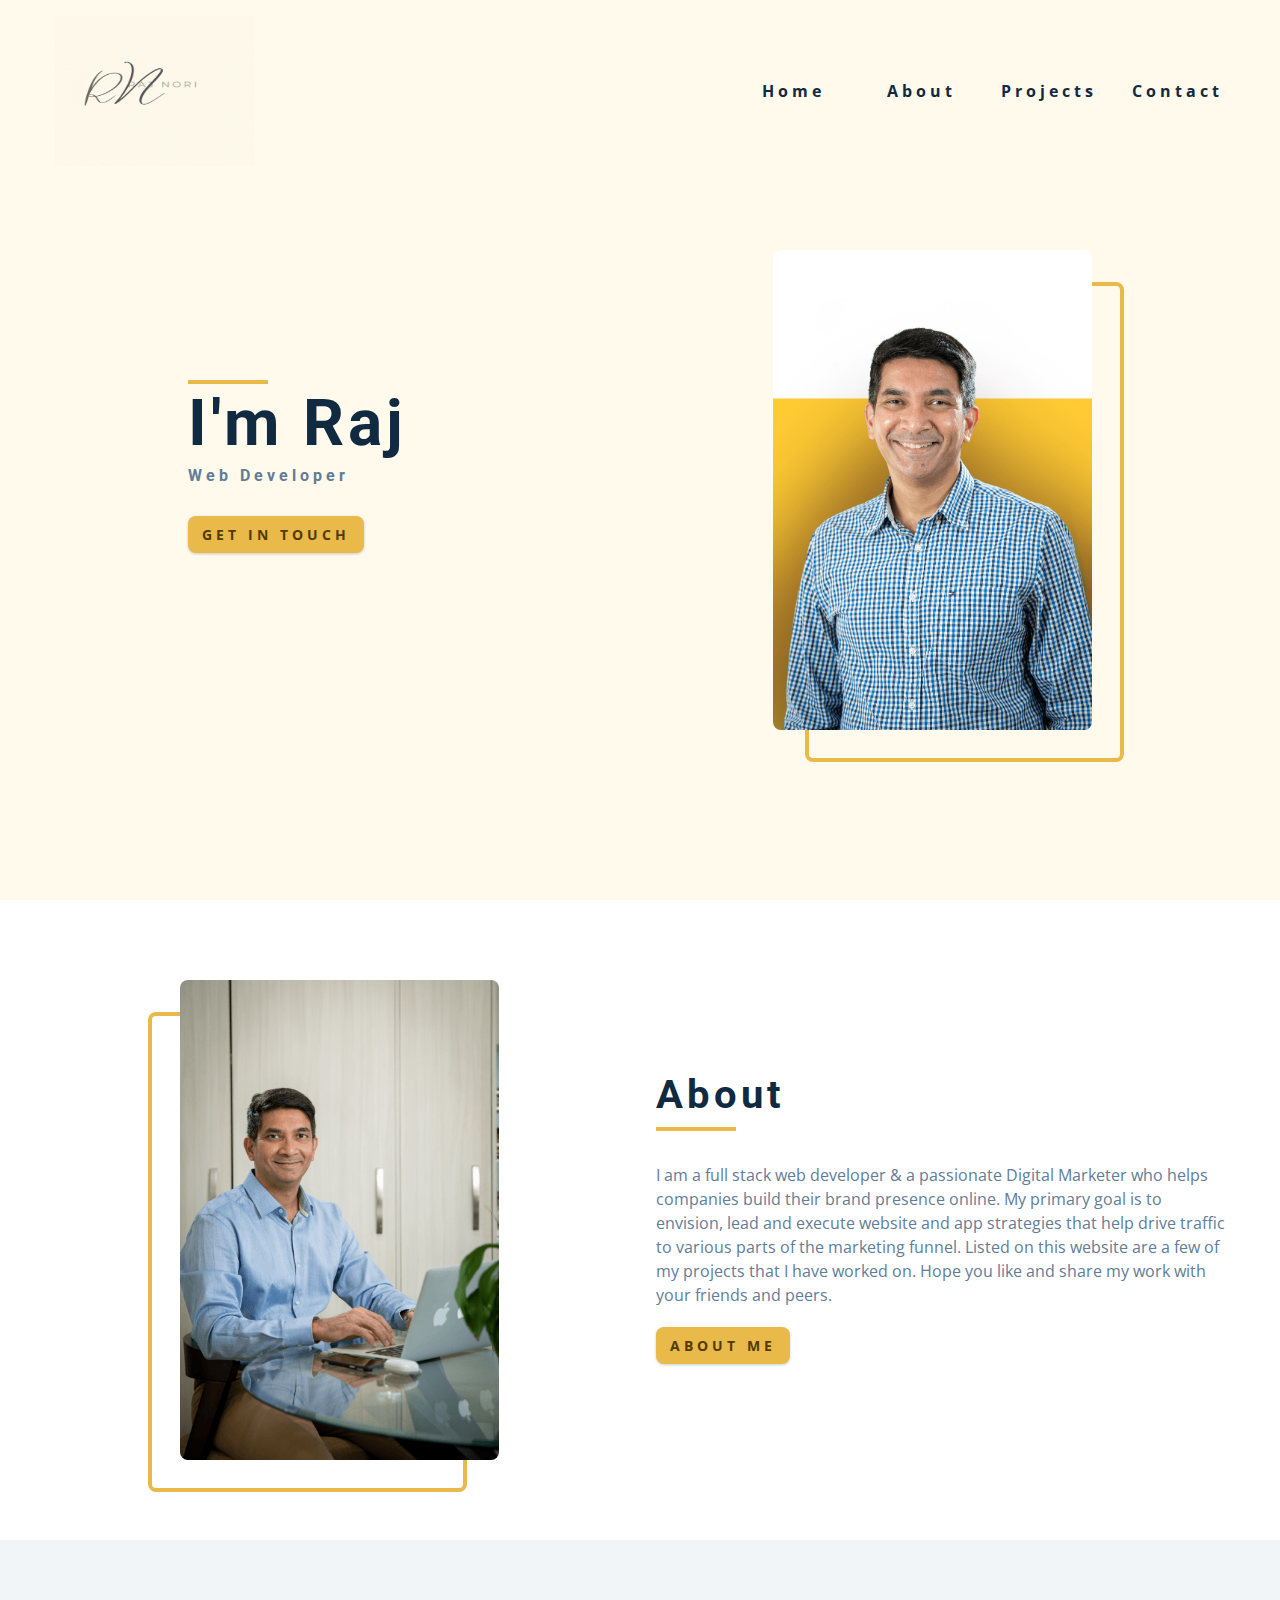
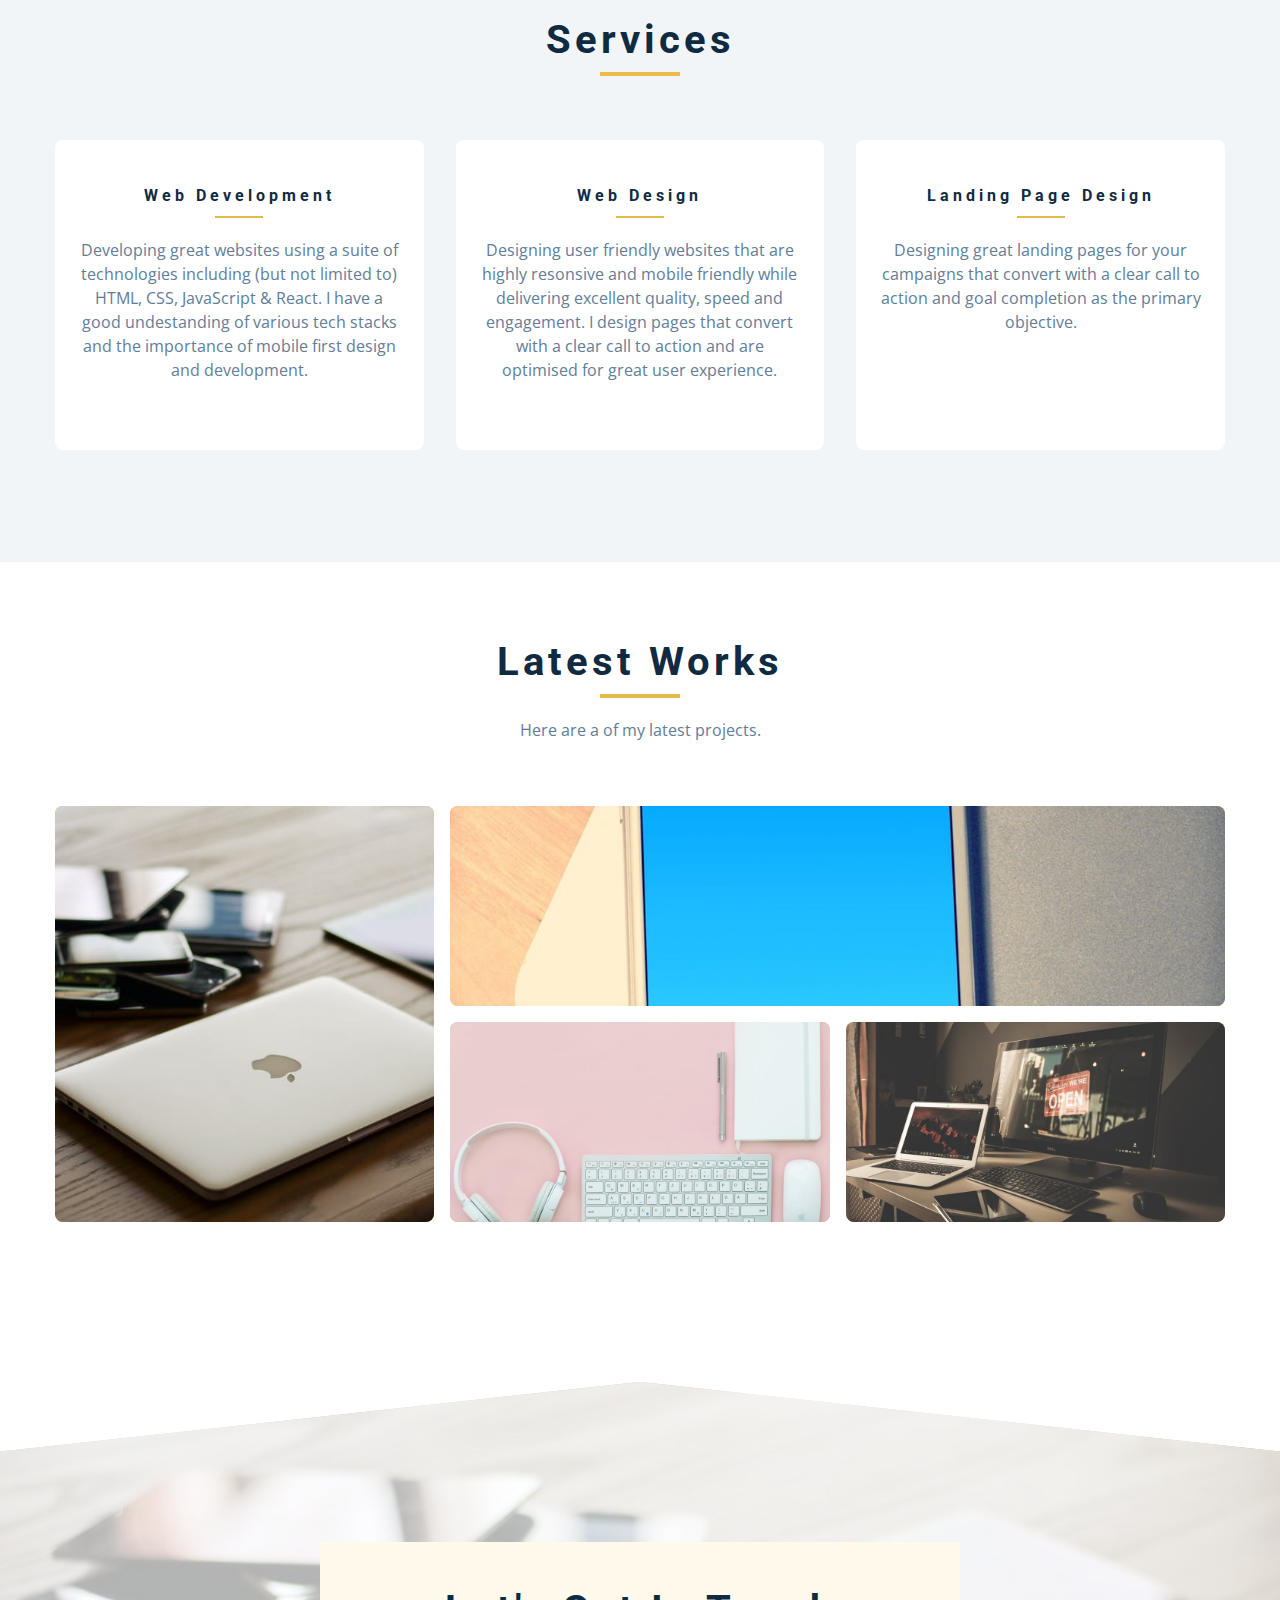
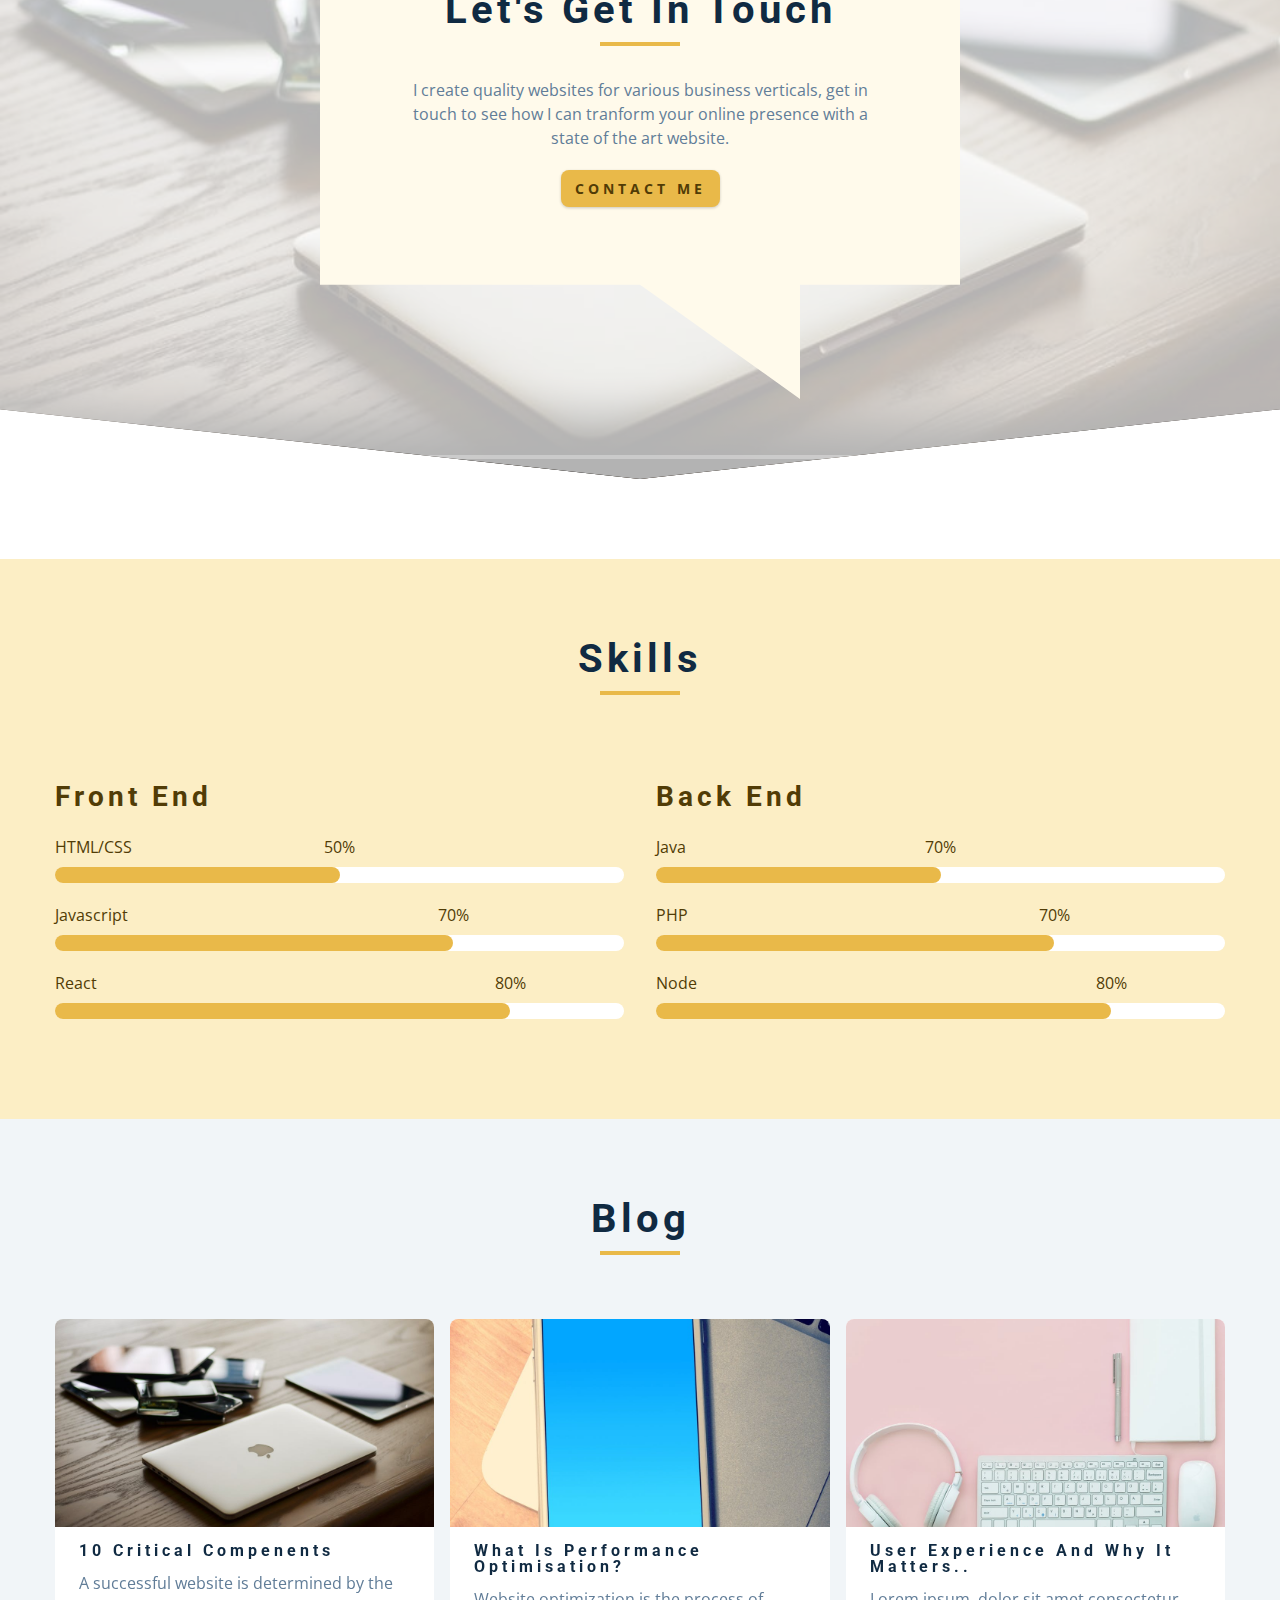
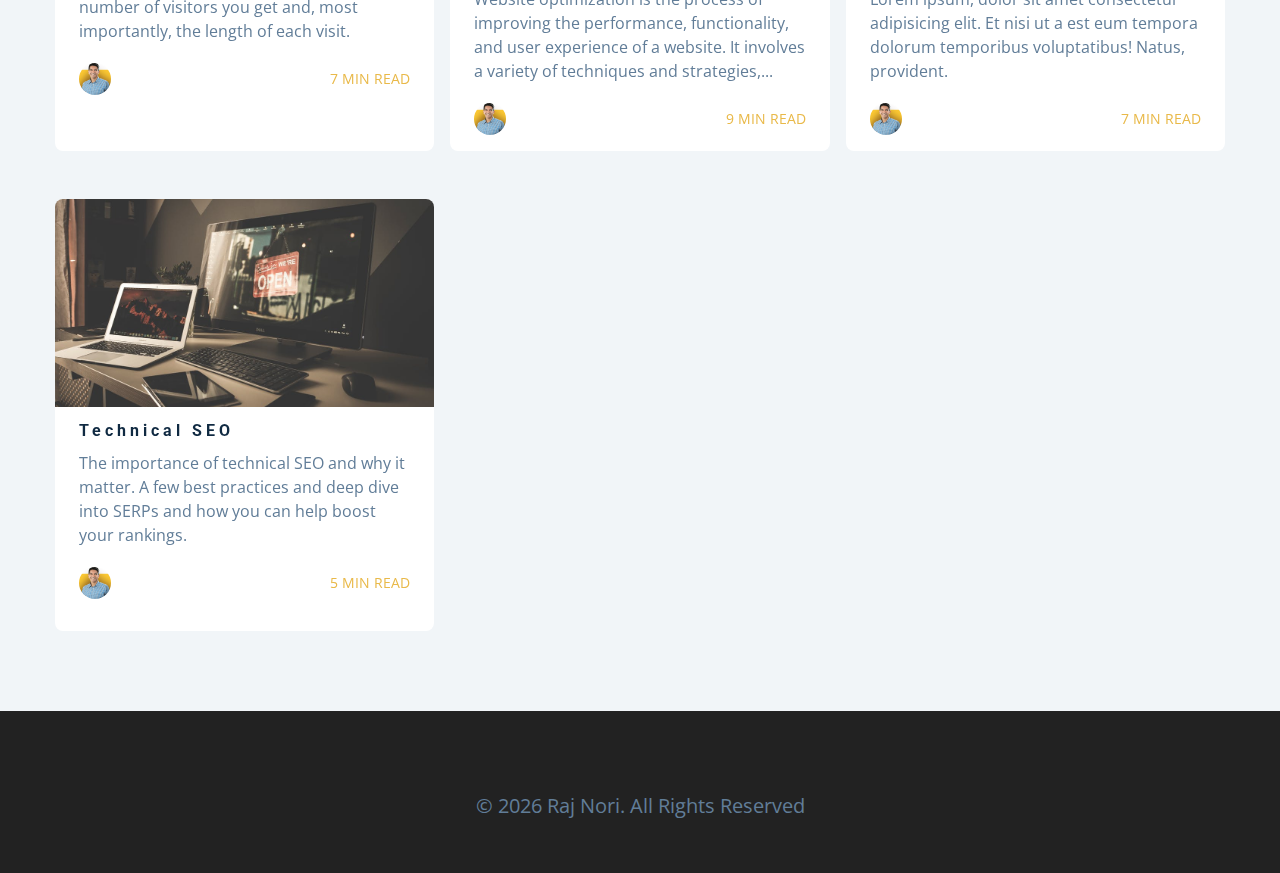
==== commit 060e545d: "fixed accessibility error" ====
--- a/index.html
+++ b/index.html
@@ -51,7 +51,7 @@
             <div class=nav-header>
                 <img src=./images/namelogo.gif width=200 height=150 class=nav-logo alt="logo for Raj Nori"
                     title="image logo">
-                <button class=nav-btn id=nav-btn>
+                <button class=nav-btn id=nav-btn aria-label="logo for webpage">
                     <i class="fas fa-bars"></i>
                 </button>
             </div>
@@ -73,7 +73,7 @@
     </nav>
     <aside class=sidebar id=sidebar>
         <div>
-            <button class=close-btn id=close-btn>
+            <button class=close-btn id=close-btn aria-label="close button">
                 <i class="fas fa-times"></i>
             </button>
             <ul class=sidebar-links>
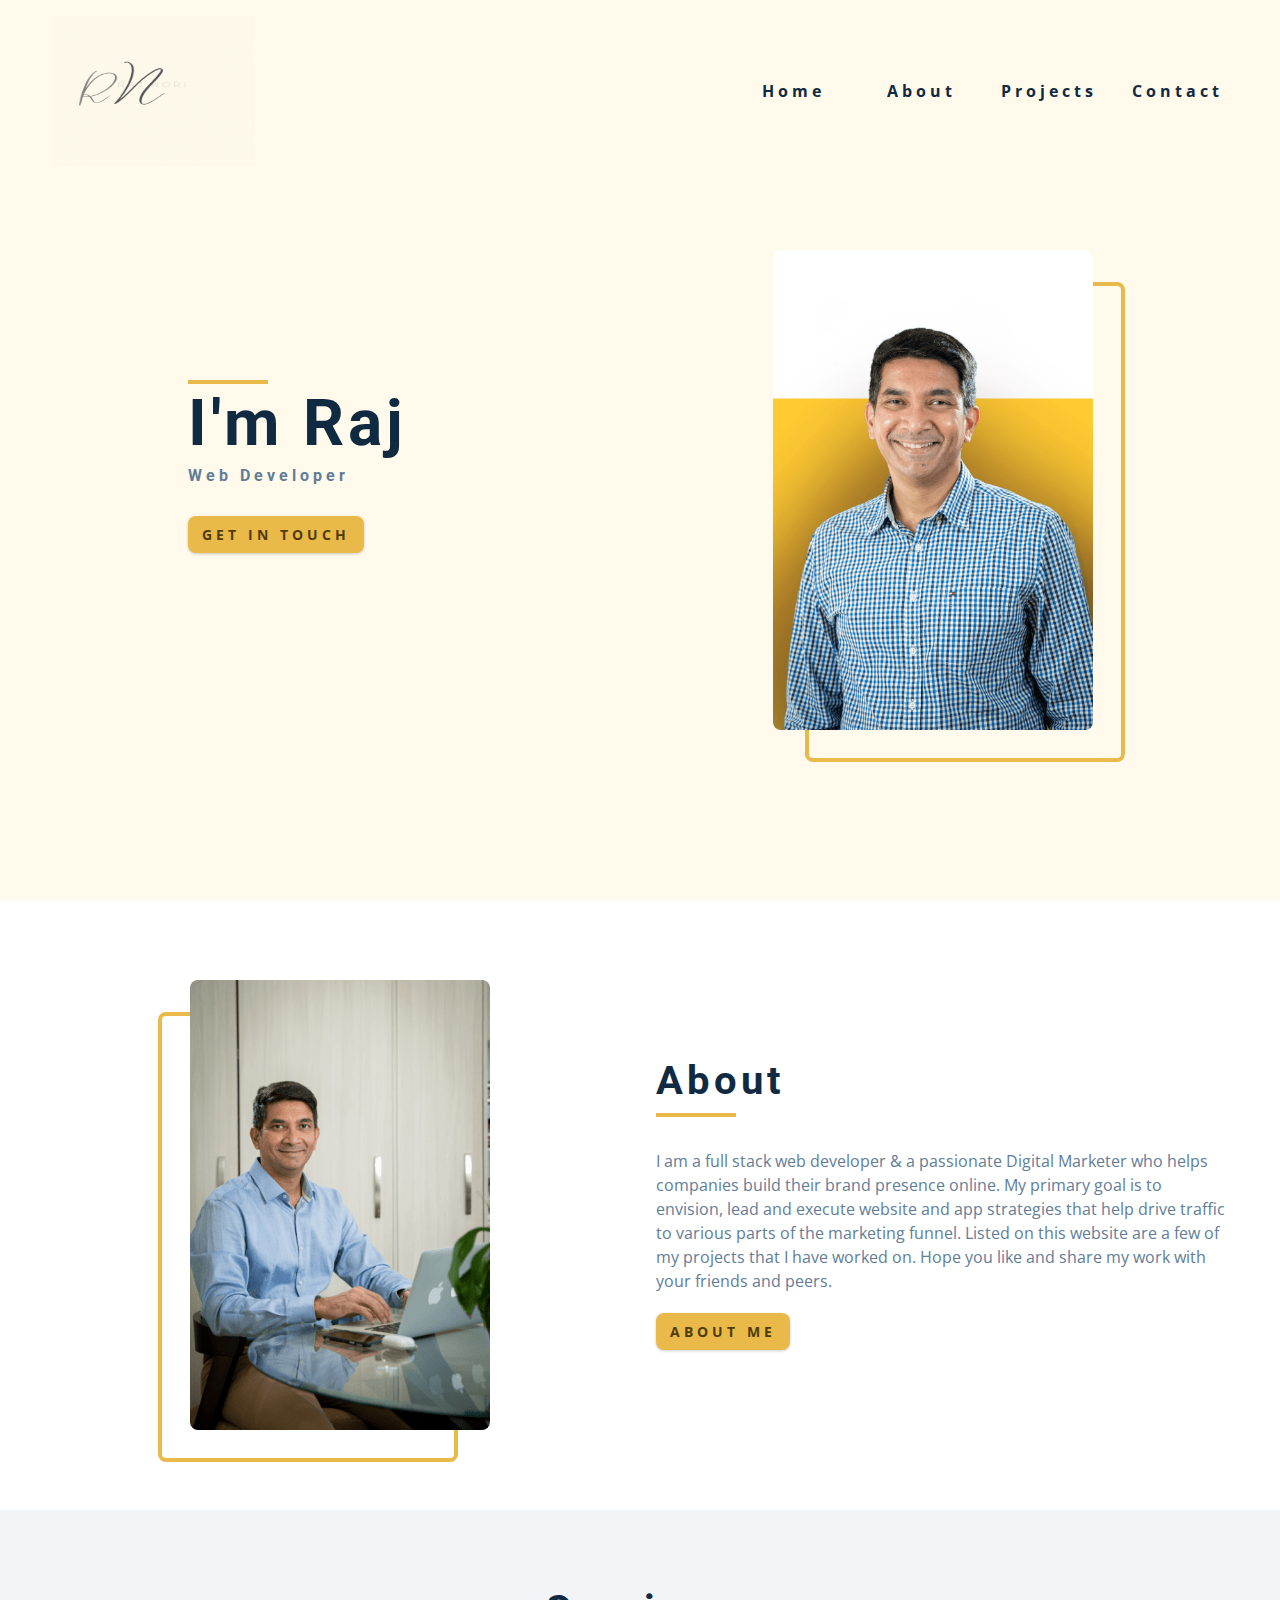
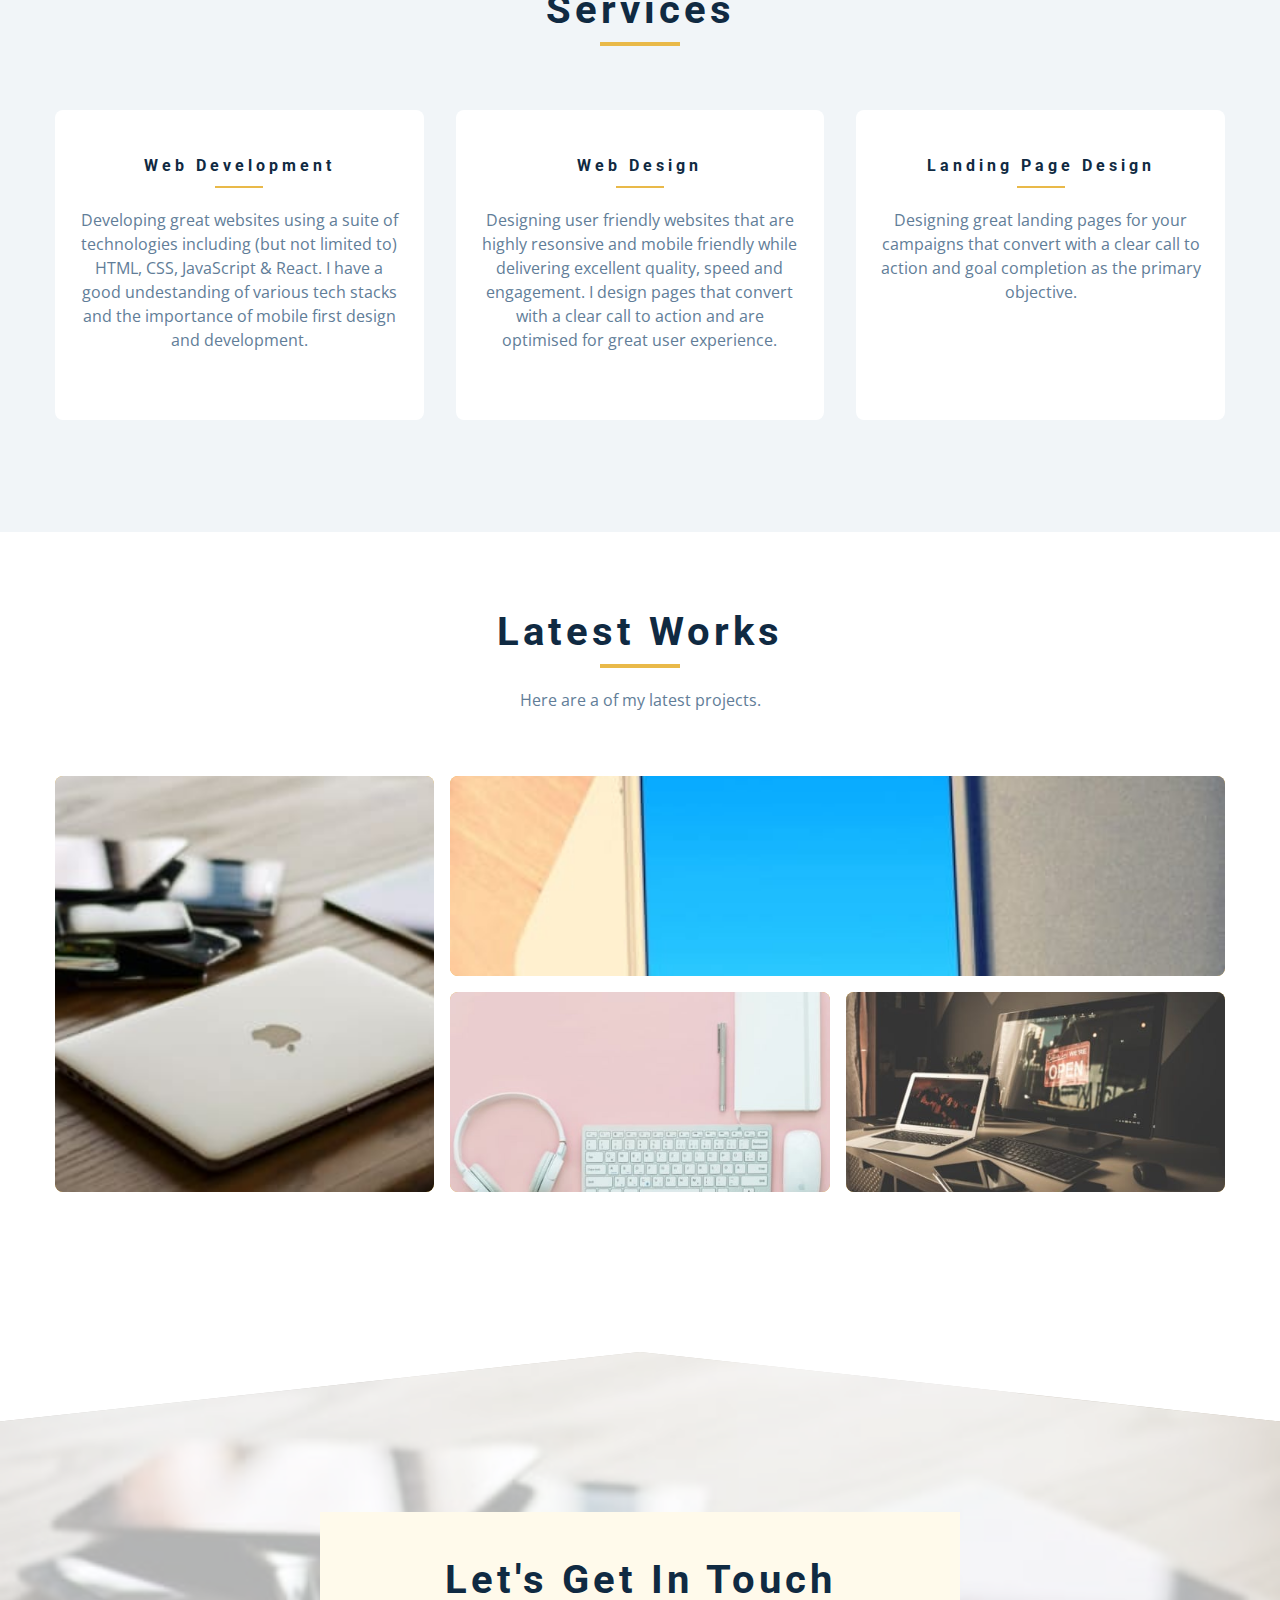
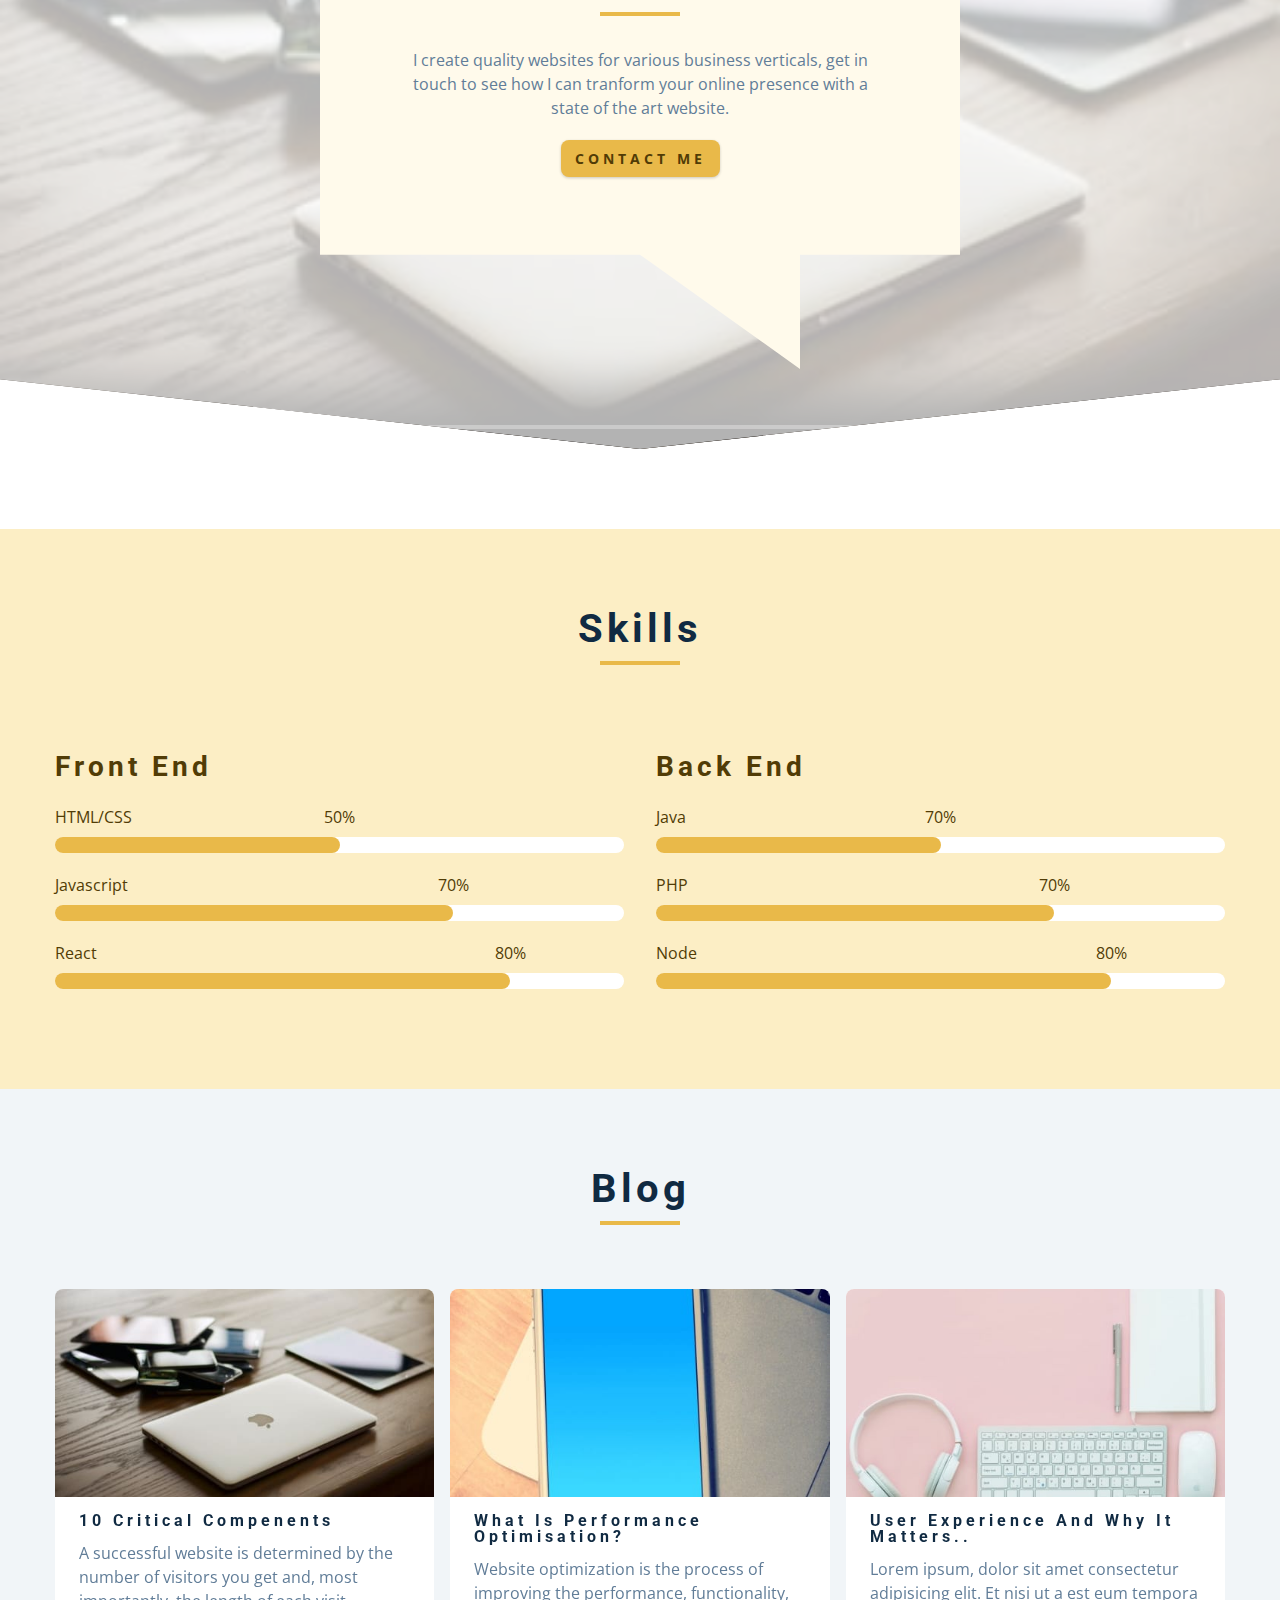
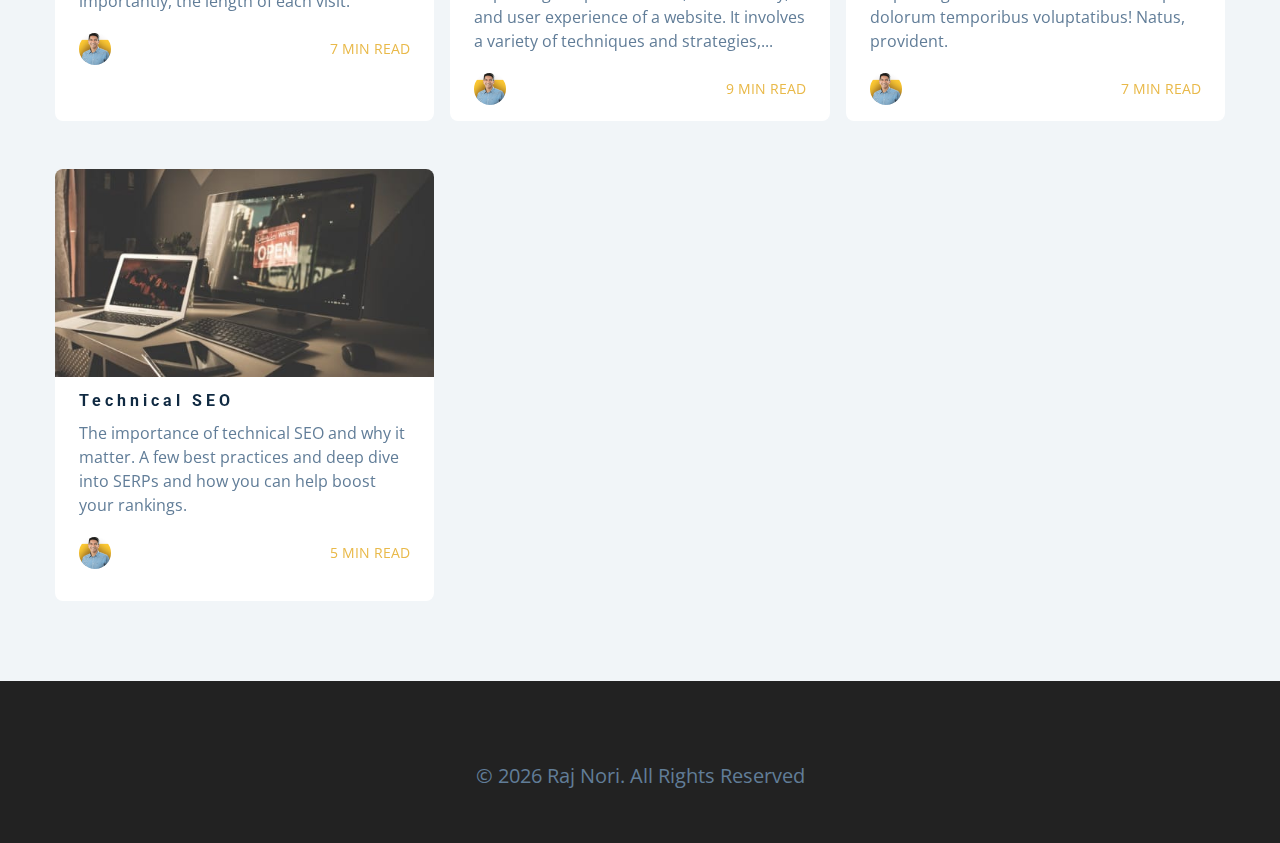
==== commit 70274b46: "optimised image formats for performance" ====
--- a/index.html
+++ b/index.html
@@ -220,7 +220,7 @@
         <div class="section-center projects-center">
             <a href=./projects.html class=project-1>
                 <article class=project>
-                    <img loading="lazy" src=./images/project-1.jpeg alt="single project card" class=project-img title="project card">
+                    <img loading="lazy" src=./images/project-1.jpg alt="single project card" class=project-img title="project card">
                     <div class=project-info>
                         <h4>Consulting</h4>
                         <p>Indie Consulting</p>
@@ -229,7 +229,7 @@
             </a>
             <a href=./projects.html class=project-2>
                 <article class=project>
-                    <img loading="lazy" src=./images/project-2.jpeg alt="single project card" class=project-img title="project card">
+                    <img loading="lazy" src=./images/project-2.jpg alt="single project card" class=project-img title="project card">
                     <div class=project-info>
                         <h4> E-commerce </h4>
                         <p>Crazy Kart</p>
@@ -238,7 +238,7 @@
             </a>
             <a href=./projects.html class=project-3>
                 <article class=project>
-                    <img loading="lazy" src=./images/project-3.jpeg alt="single project card" class=project-img title="project card">
+                    <img loading="lazy" src=./images/project-3.jpg alt="single project card" class=project-img title="project card">
                     <div class=project-info>
                         <h4>Online Store</h4>
                         <p>Friendly apps</p>
@@ -247,7 +247,7 @@
             </a>
             <a href=./projects.html class=project-4>
                 <article class=project>
-                    <img loading="lazy" src=./images/project-4.jpeg alt="single project card" class=project-img title="project card">
+                    <img loading="lazy" src=./images/project-4.jpg alt="single project card" class=project-img title="project card">
                     <div class=project-info>
                         <h4>Theme makers</h4>
                         <p>Digital software</p>
@@ -257,7 +257,7 @@
         </div>
     </section>
     <section class=connect>
-        <video controls autoplay muted loop class=video-container poster=./images/project-1.jpeg>
+        <video controls autoplay muted loop class=video-container poster=./images/project-1.jpg>
             <source src=./videos/connect.mp4 type=video/mp4> Sorry, your browser does not support embedded videos
         </video>
         <div class=video-banner>
@@ -334,7 +334,7 @@
         <div class="section-center blog-center">
             <div class=card>
                 <div class="card-side card-front">
-                    <img loading="lazy" src=./images/project-1.jpeg alt="website Article" title="Website article">
+                    <img loading="lazy" src=./images/project-1.jpg alt="website Article" title="Website article">
                     <div class=card-info>
                         <h4>10 Critical compenents</h4>
                         <p> A successful website is determined by the number of visitors you get and, most importantly,
@@ -353,7 +353,7 @@
             </div>
             <div class=card>
                 <div class="card-side card-front">
-                    <img loading="lazy" src=./images/project-2.jpeg alt="Article two" title="Website article">
+                    <img loading="lazy" src=./images/project-2.jpg alt="Article two" title="Website article">
                     <div class=card-info>
                         <h4>What is performance optimisation?</h4>
                         <p> Website optimization is the process of improving the performance, functionality, and user
@@ -370,7 +370,7 @@
             </div>
             <div class=card>
                 <div class="card-side card-front">
-                    <img loading="lazy" src=./images/project-3.jpeg alt="website article" title="Website article">
+                    <img loading="lazy" src=./images/project-3.jpg alt="website article" title="Website article">
                     <div class=card-info>
                         <h4>User Experience and why it matters..</h4>
                         <p> Lorem ipsum, dolor sit amet consectetur adipisicing elit. Et nisi ut a est eum tempora
@@ -388,7 +388,7 @@
             </div>
             <div class=card>
                 <div class="card-side card-front">
-                    <img loading="lazy" src=./images/project-4.jpeg alt="website article" title="Website article">
+                    <img loading="lazy" src=./images/project-4.jpg alt="website article" title="Website article">
                     <div class=card-info>
                         <h4>Technical SEO</h4>
                         <p> The importance of technical SEO and why it matter. A few best practices and deep dive into
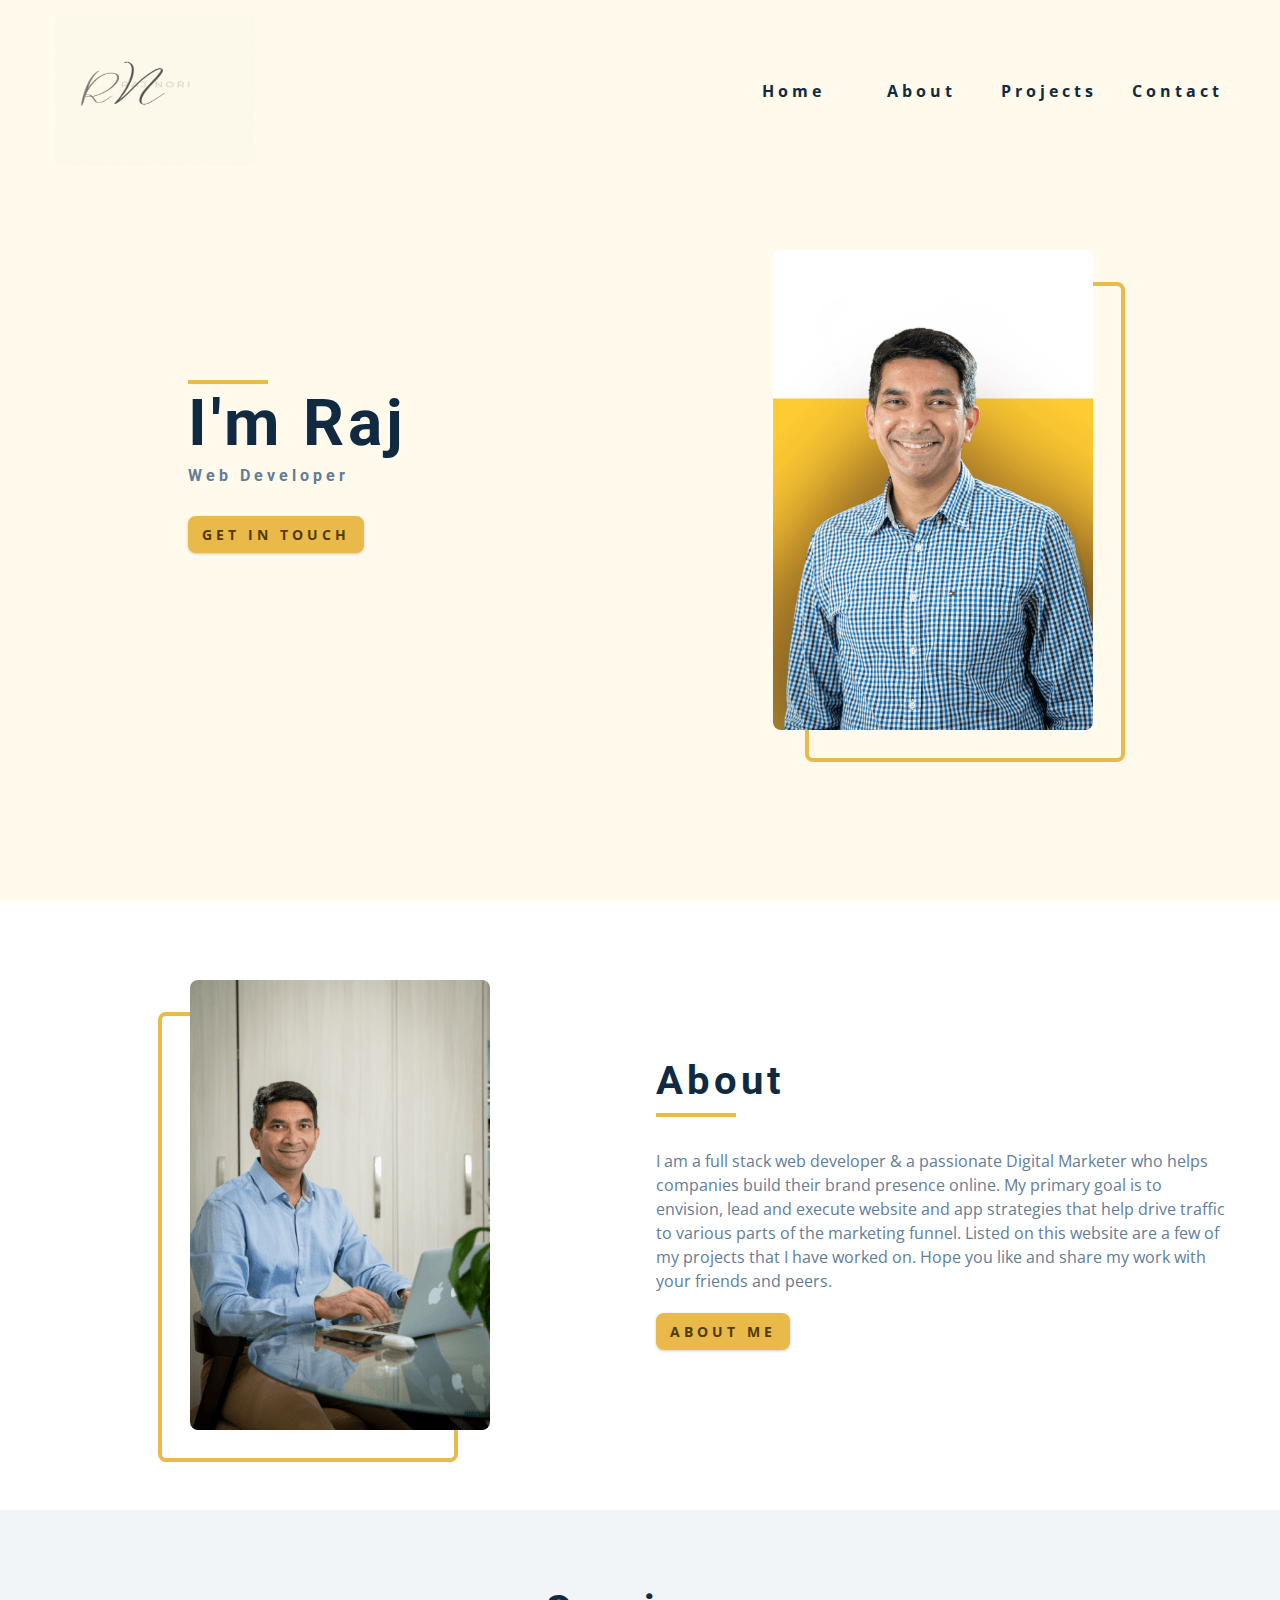
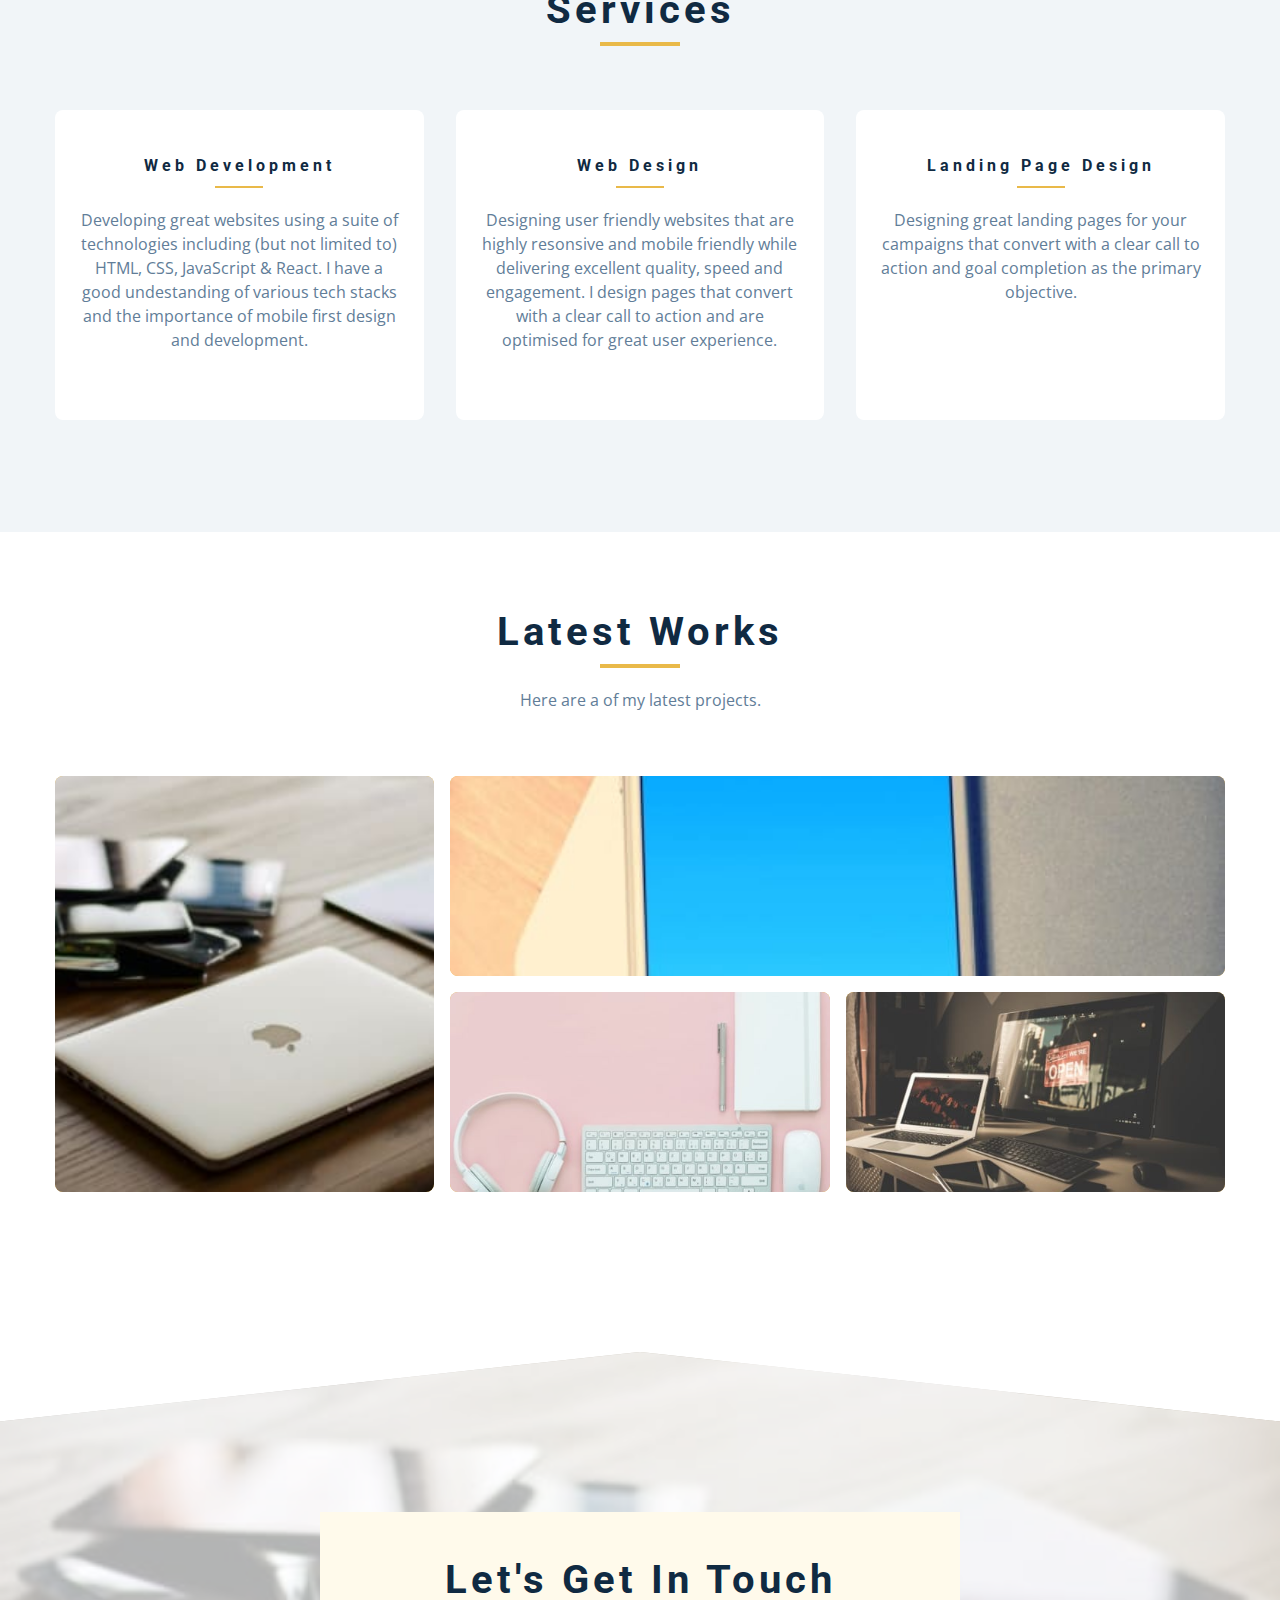
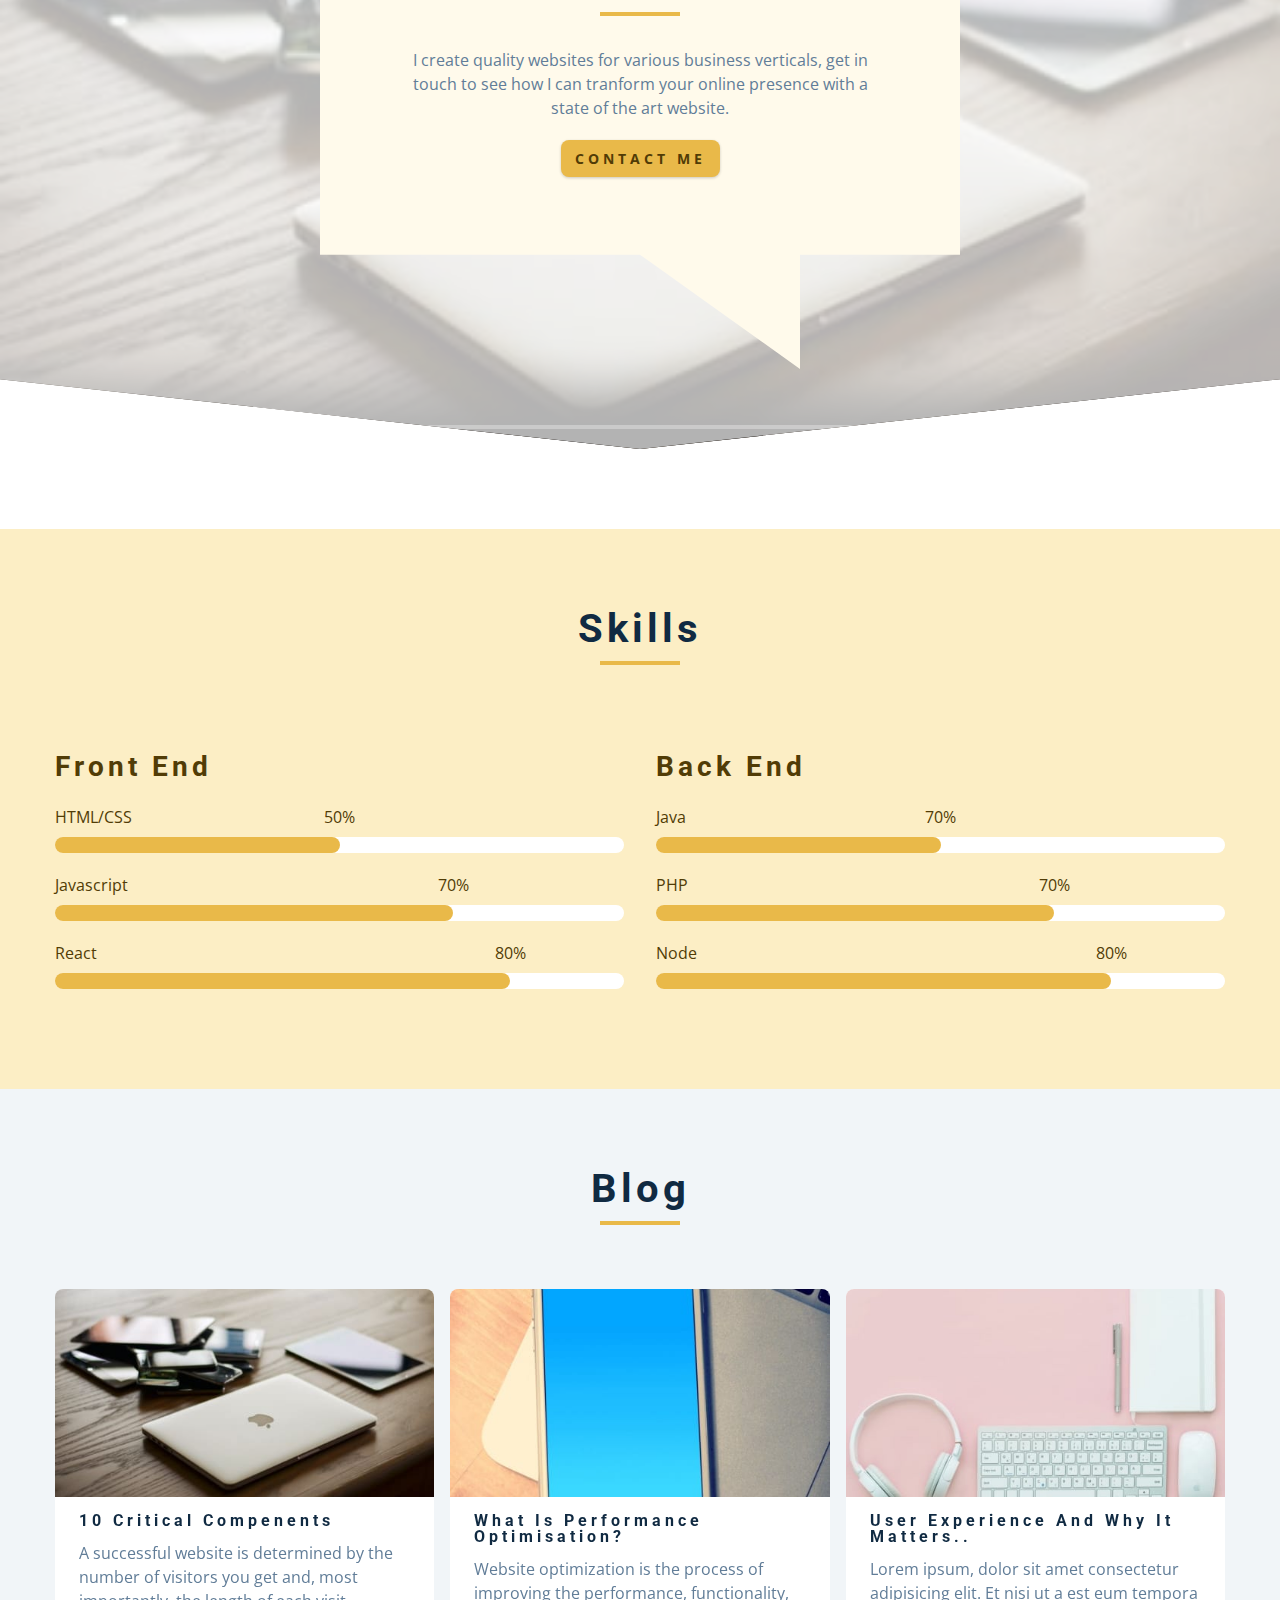
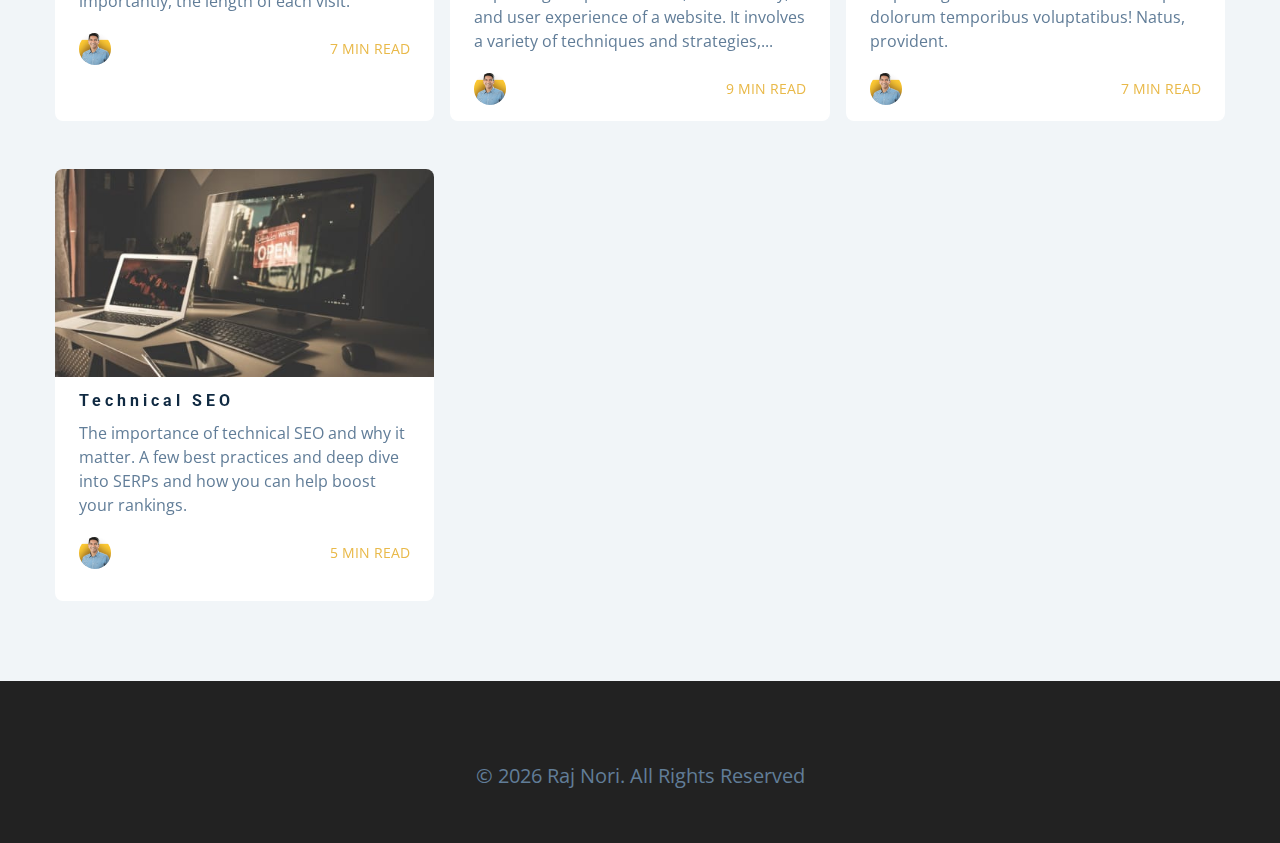
==== commit 4df0544a: "refactored to optimise load speed" ====
--- a/index.html
+++ b/index.html
@@ -2,31 +2,6 @@
 <html lang=en>
 
 <head>
-    <script async src="https://www.googletagmanager.com/gtag/js?id=G-JB6WK5VYT3"></script>
-    <script>
-    function gtag() {dataLayer.push(arguments)} 
-    window.dataLayer=window.dataLayer||[],
-    gtag("js",new Date),
-    gtag("config","G-JB6WK5VYT3");
-    window.dataLayer.push({
-        'pageCategory': 'Home',
-        'event': 'VirtualPageview',
-        'virtualPageURL': '/index.html',
-        'virtualPageTitle': 'Raj Nori | Web Developer | Home',
-        'virtualPagePath': '/index.html'
-    });
-    
-    </script>
-    <script type=application/ld+json>
-{
-      "@context": "https://schema.org/",
-      "@type": "Person",
-      "name": "Raj Nori",
-      "url": "https://www.rajnori.net/",
-      "image": "https://www.rajnori.net/images/Hero_web.png",
-      "jobTitle": "Web Developer"
-    }
-</script>
     <meta charset=UTF-8>
     <meta name=viewport content="width=device-width,initial-scale=1">
     <link rel=apple-touch-icon sizes=180x180 href=/favicon_io/apple-touch-icon.png>
@@ -39,10 +14,6 @@
         content="A full-stack web developer and experienced digital marketer specialising in SEO, SEM, Social & Web development. Talk to the expert, get in touch!">
     <meta name=keywords
         content="web developer, web development, web site development, web developers, web development melbourne, web application development, mongodb, Express, React, Node.js, javascript, MERN stack, full stack,frontend, frontend developer">
-    <link rel=stylesheet href=https://cdnjs.cloudflare.com/ajax/libs/font-awesome/6.2.0/css/all.min.css
-        integrity="sha512-xh6O/CkQoPOWDdYTDqeRdPCVd1SpvCA9XXcUnZS2FmJNp1coAFzvtCN9BmamE+4aHK8yyUHUSCcJHgXloTyT2A=="
-        crossorigin=anonymous referrerpolicy=no-referrer>
-    <link rel=stylesheet href=./css/styles.css>
 </head>
 
 <body>
@@ -128,7 +99,8 @@
                 <a href=./contact.html class="btn hero-btn">Get in touch</a>
                 <ul class="social-icons hero-icons">
                     <li>
-                        <a href=https://www.facebook.com/SMBspecialists aria-label="facebook social-icon" class=social-icon>
+                        <a href=https://www.facebook.com/SMBspecialists aria-label="facebook social-icon"
+                            class=social-icon>
                             <i class="fab fa-facebook"></i>
                         </a>
                     </li>
@@ -148,7 +120,8 @@
                         </a>
                     </li>
                     <li>
-                        <a href=https://www.instagram.com/raj_nori/ aria-label="instagram social icon" class=social-icon>
+                        <a href=https://www.instagram.com/raj_nori/ aria-label="instagram social icon"
+                            class=social-icon>
                             <i class="fab fa-instagram"></i>
                         </a>
                     </li>
@@ -220,7 +193,8 @@
         <div class="section-center projects-center">
             <a href=./projects.html class=project-1>
                 <article class=project>
-                    <img loading="lazy" src=./images/project-1.jpg alt="single project card" class=project-img title="project card">
+                    <img loading="lazy" src=./images/project-1.jpg alt="single project card" class=project-img
+                        title="project card">
                     <div class=project-info>
                         <h4>Consulting</h4>
                         <p>Indie Consulting</p>
@@ -229,7 +203,8 @@
             </a>
             <a href=./projects.html class=project-2>
                 <article class=project>
-                    <img loading="lazy" src=./images/project-2.jpg alt="single project card" class=project-img title="project card">
+                    <img loading="lazy" src=./images/project-2.jpg alt="single project card" class=project-img
+                        title="project card">
                     <div class=project-info>
                         <h4> E-commerce </h4>
                         <p>Crazy Kart</p>
@@ -238,7 +213,8 @@
             </a>
             <a href=./projects.html class=project-3>
                 <article class=project>
-                    <img loading="lazy" src=./images/project-3.jpg alt="single project card" class=project-img title="project card">
+                    <img loading="lazy" src=./images/project-3.jpg alt="single project card" class=project-img
+                        title="project card">
                     <div class=project-info>
                         <h4>Online Store</h4>
                         <p>Friendly apps</p>
@@ -247,7 +223,8 @@
             </a>
             <a href=./projects.html class=project-4>
                 <article class=project>
-                    <img loading="lazy" src=./images/project-4.jpg alt="single project card" class=project-img title="project card">
+                    <img loading="lazy" src=./images/project-4.jpg alt="single project card" class=project-img
+                        title="project card">
                     <div class=project-info>
                         <h4>Theme makers</h4>
                         <p>Digital software</p>
@@ -435,7 +412,36 @@
         </ul>
         <p>&copy; <span id=date></span> Raj Nori. All rights reserved</p>
     </footer>
+    <link rel=stylesheet href=https://cdnjs.cloudflare.com/ajax/libs/font-awesome/6.2.0/css/all.min.css
+        integrity="sha512-xh6O/CkQoPOWDdYTDqeRdPCVd1SpvCA9XXcUnZS2FmJNp1coAFzvtCN9BmamE+4aHK8yyUHUSCcJHgXloTyT2A=="
+        crossorigin=anonymous referrerpolicy=no-referrer>
+    <link rel=stylesheet href=./css/styles.css>
     <script src=./js/app.js></script>
+    <script async src="https://www.googletagmanager.com/gtag/js?id=G-JB6WK5VYT3"></script>
+    <script>
+        function gtag() {dataLayer.push(arguments)}
+        window.dataLayer=window.dataLayer||[],
+            gtag("js",new Date),
+            gtag("config","G-JB6WK5VYT3");
+        window.dataLayer.push({
+            'pageCategory': 'Home',
+            'event': 'VirtualPageview',
+            'virtualPageURL': '/index.html',
+            'virtualPageTitle': 'Raj Nori | Web Developer | Home',
+            'virtualPagePath': '/index.html'
+        });
+
+    </script>
+    <script type=application/ld+json>
+{
+      "@context": "https://schema.org/",
+      "@type": "Person",
+      "name": "Raj Nori",
+      "url": "https://www.rajnori.net/",
+      "image": "https://www.rajnori.net/images/Hero_web.png",
+      "jobTitle": "Web Developer"
+    }
+</script>
 </body>
 
 </html>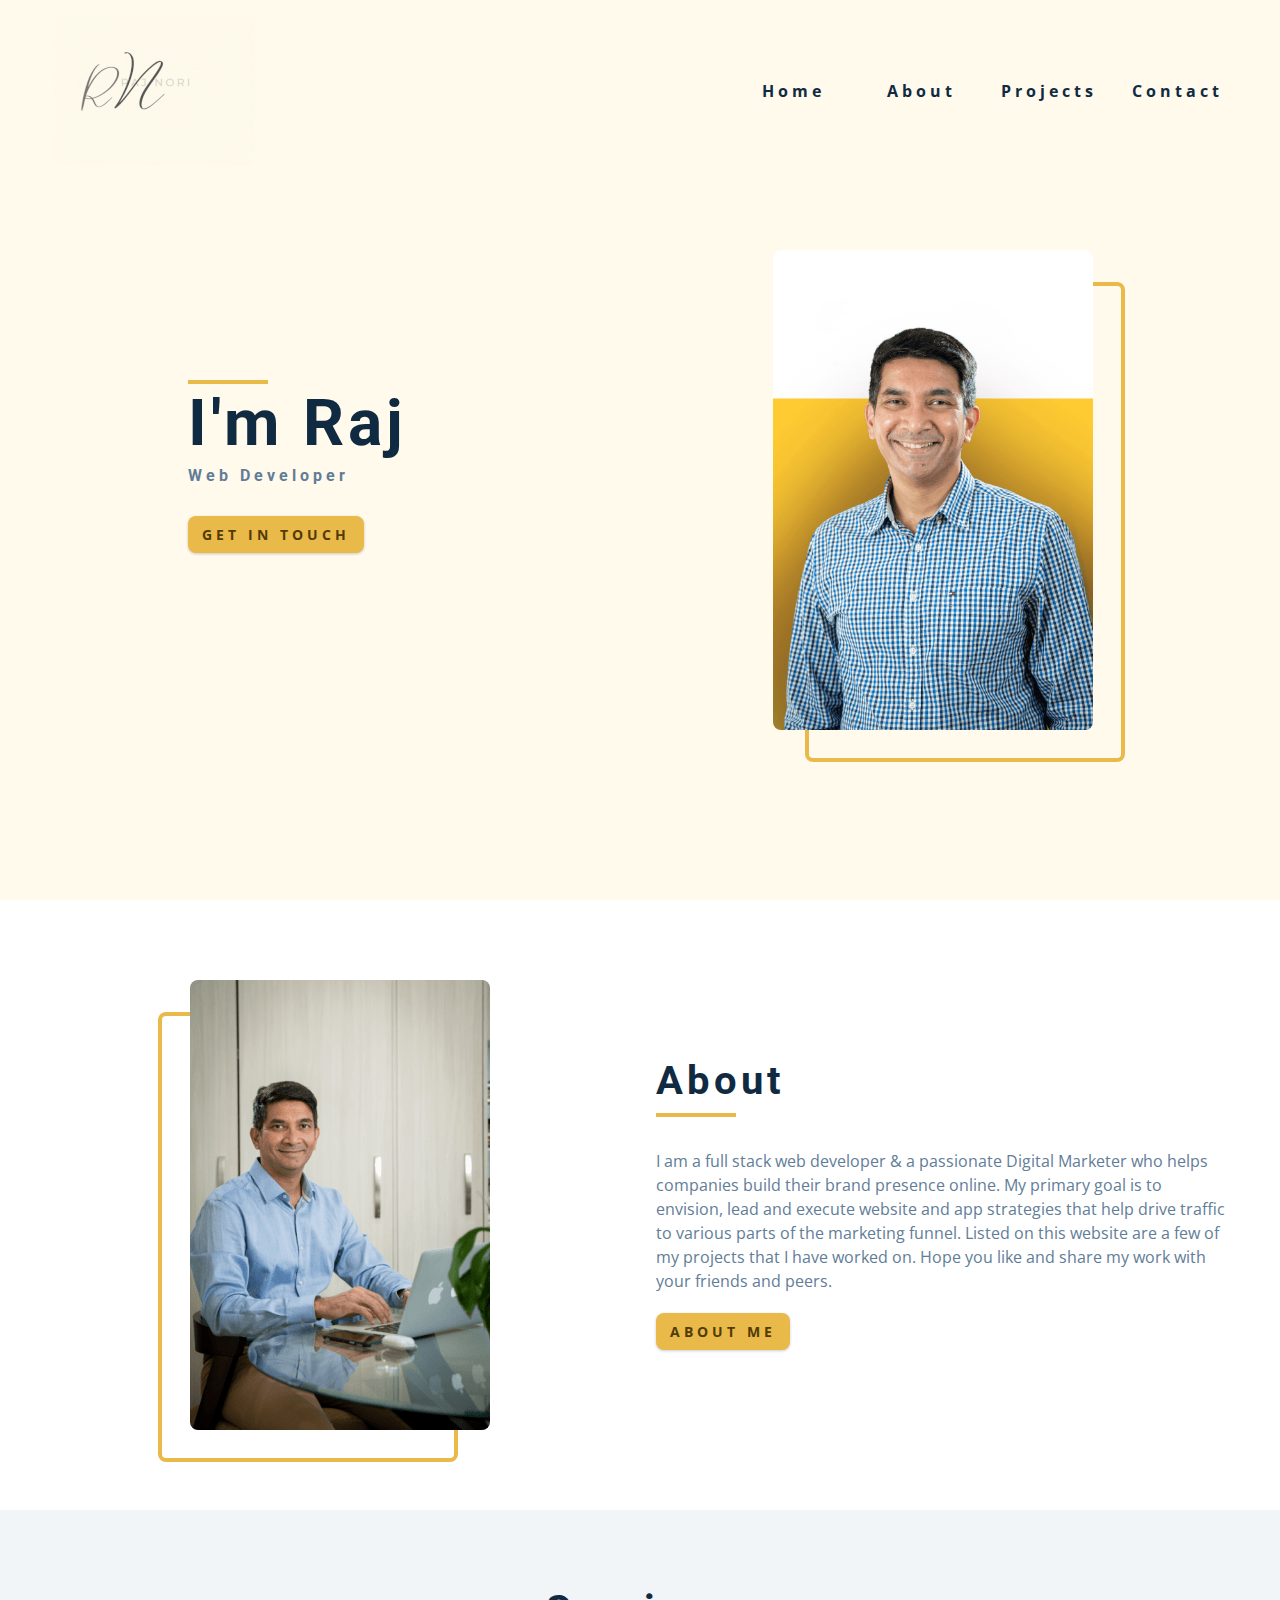
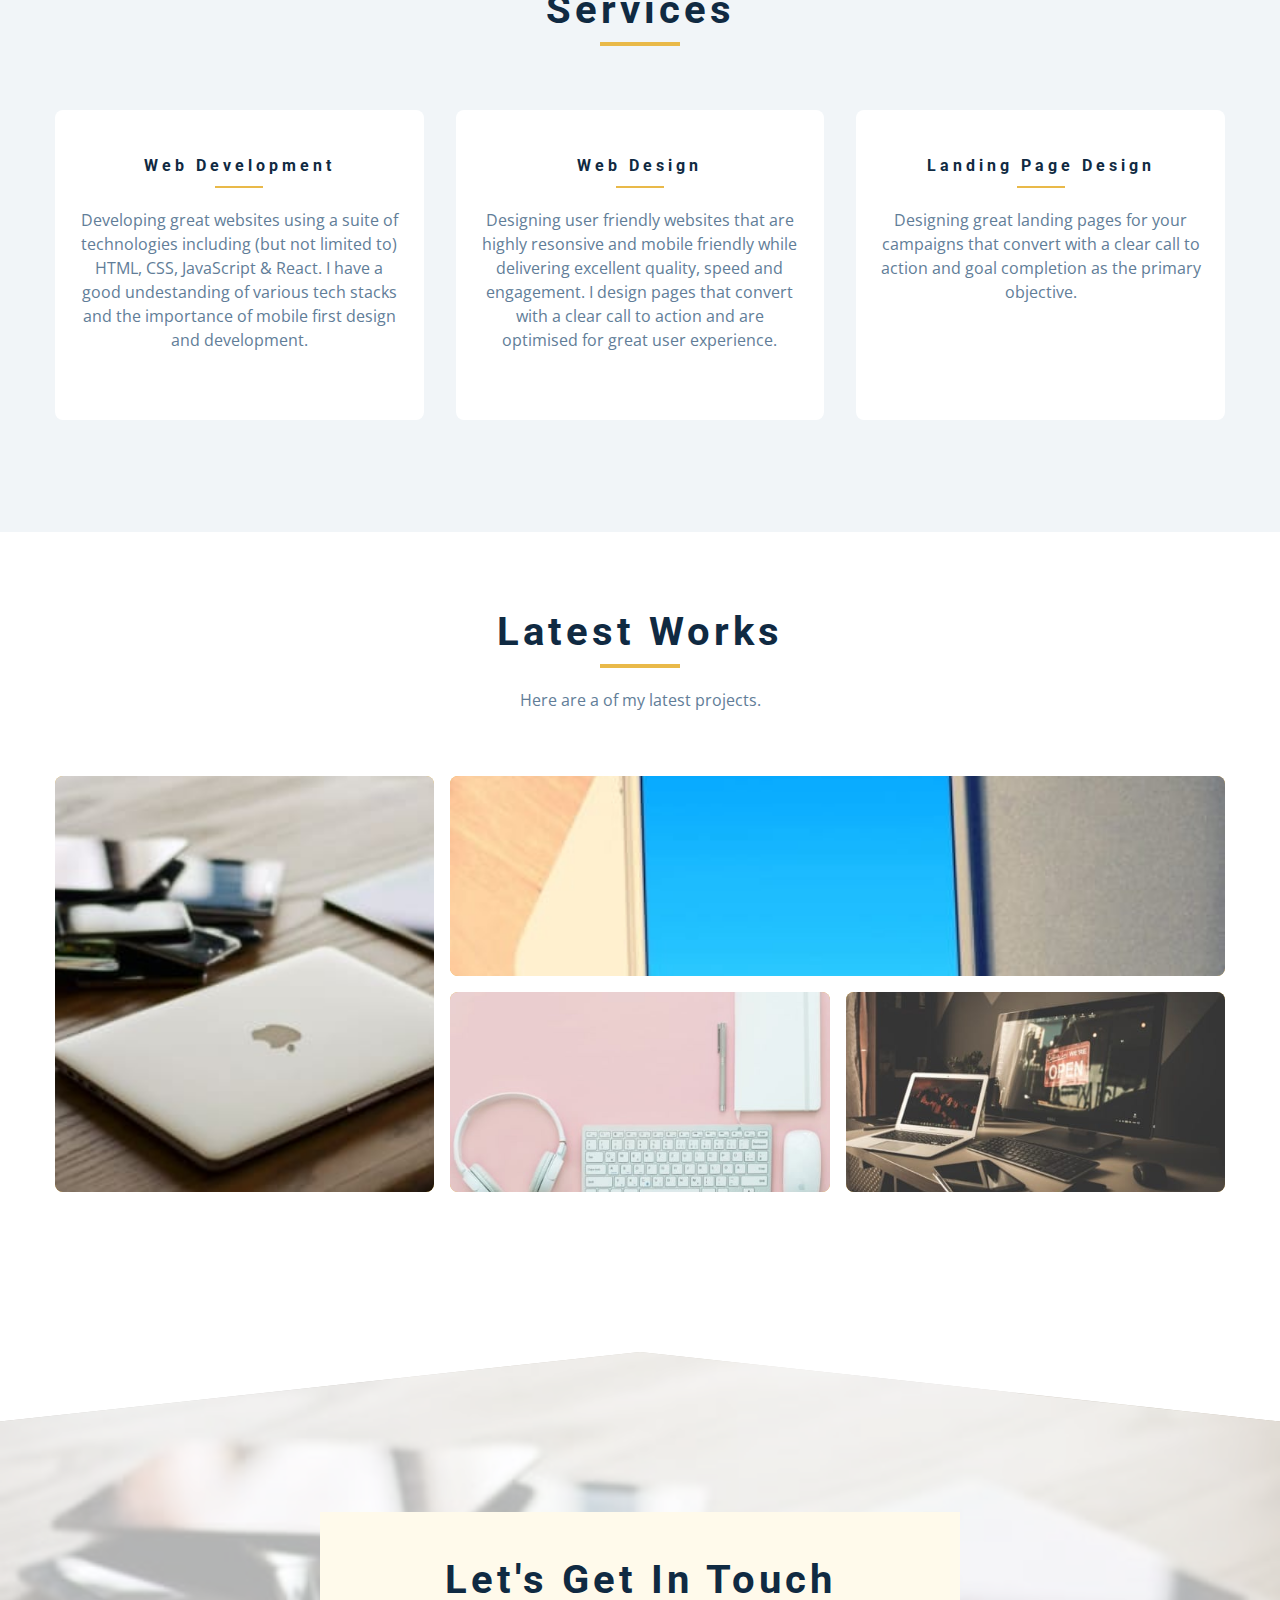
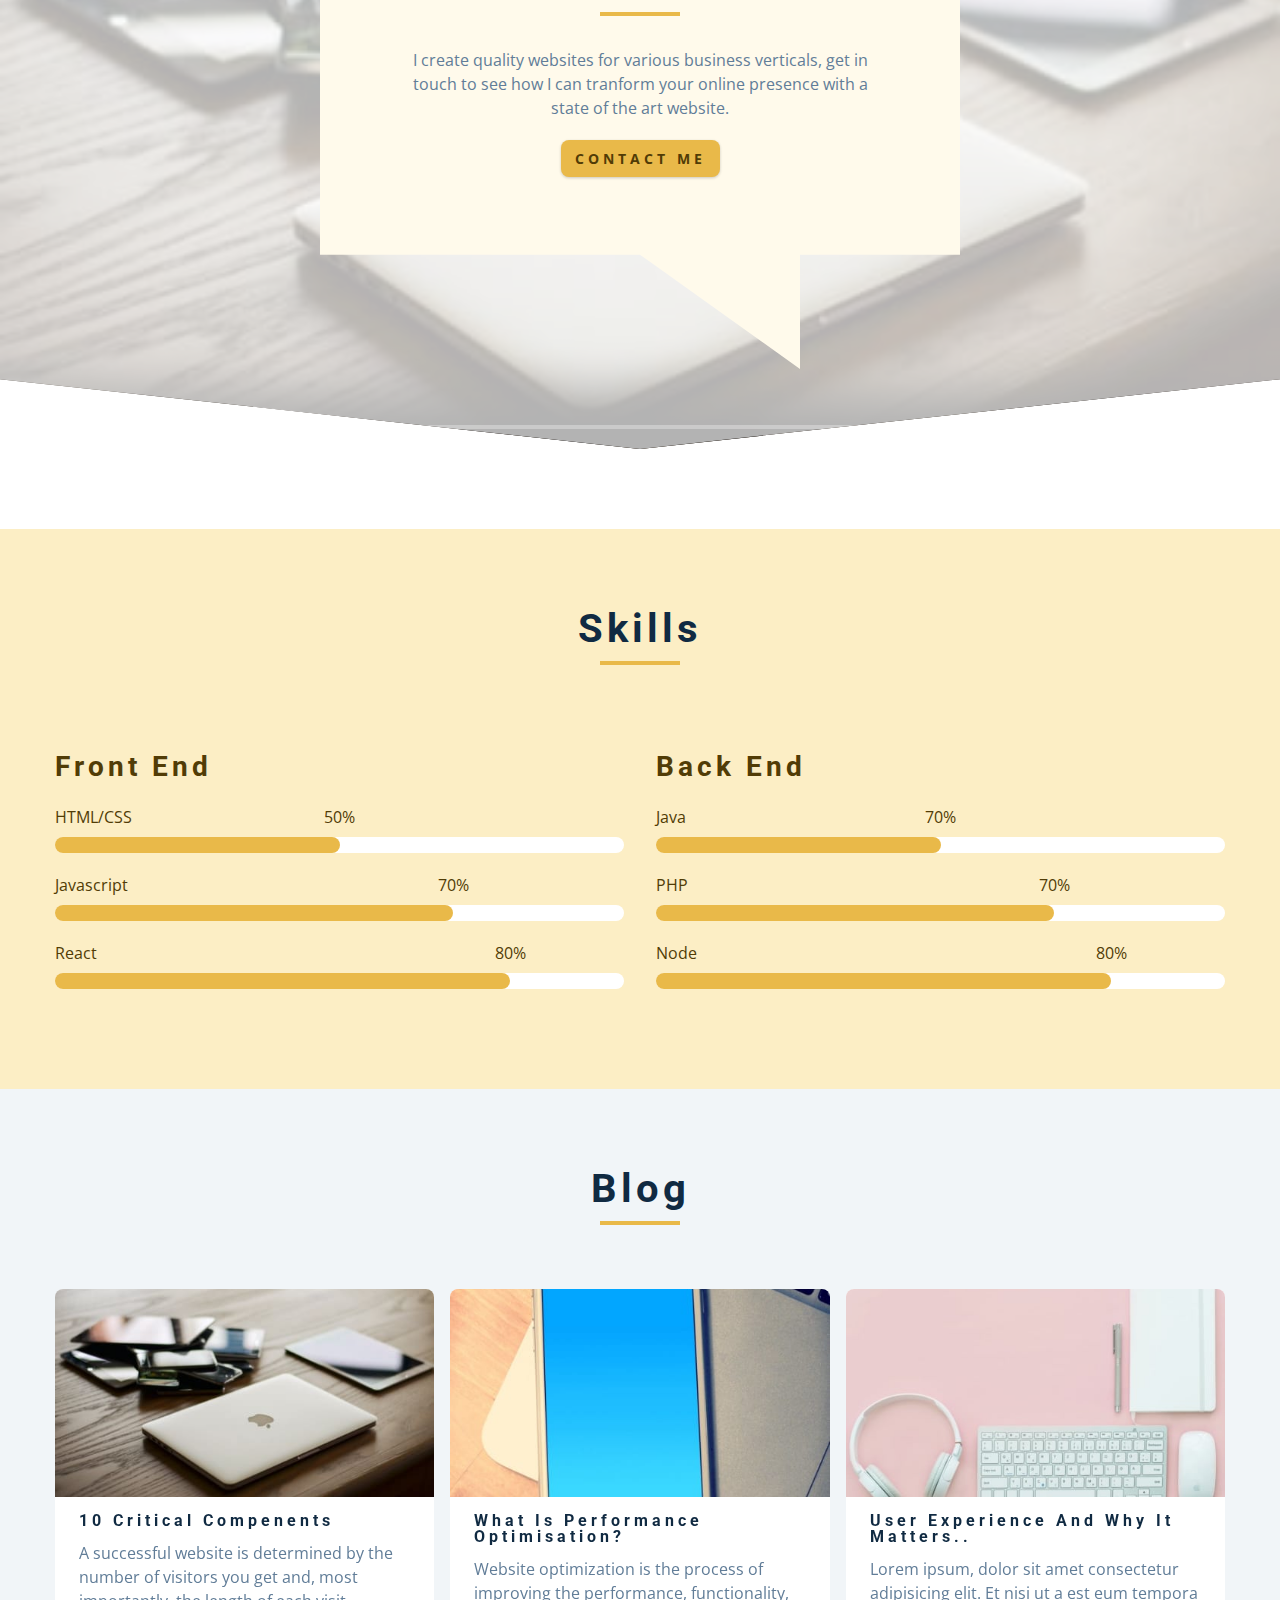
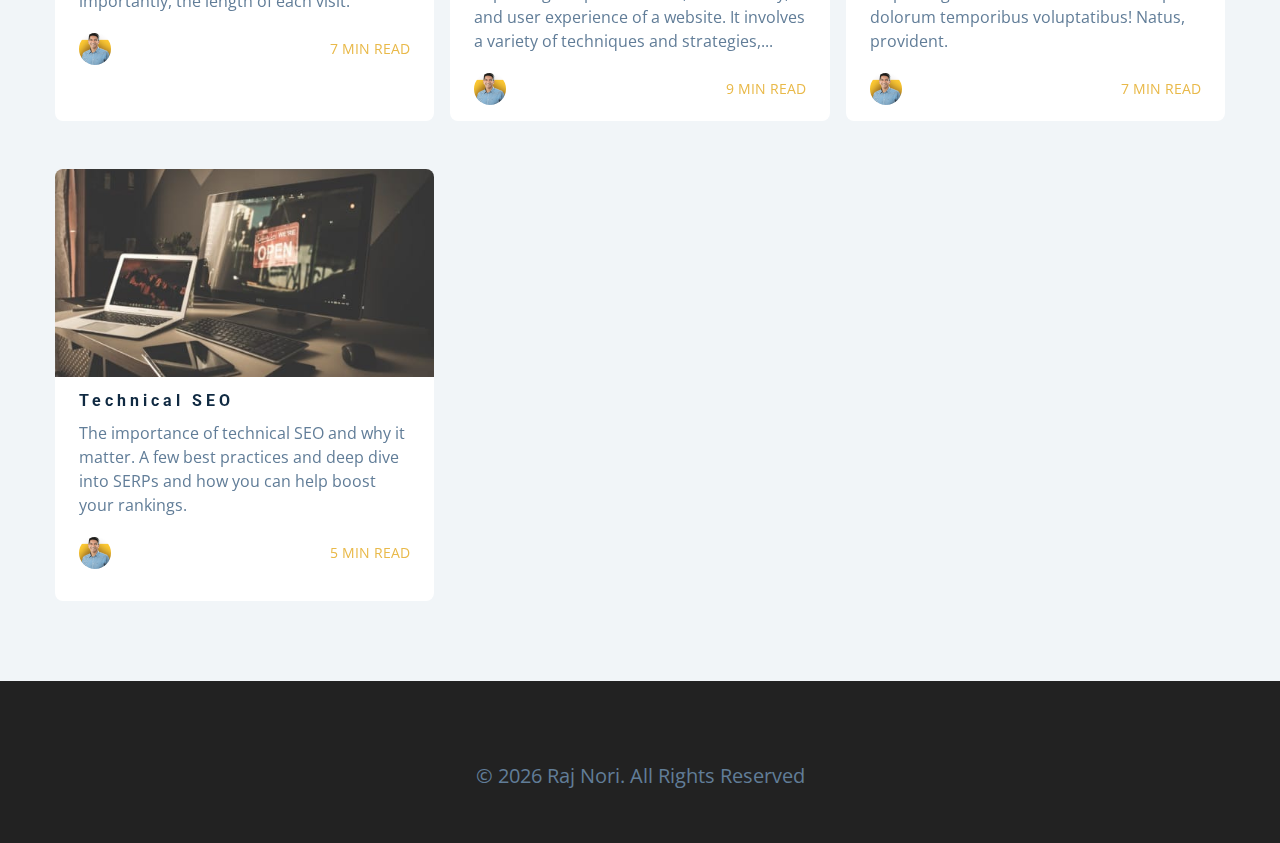
==== commit cc33d692: "optimised link text" ====
--- a/index.html
+++ b/index.html
@@ -324,7 +324,7 @@
                 </div>
                 <div class="card-side card-back">
                     <a href=./Article_1.html>
-                        <button class=btn>read more</button>
+                        <button class=btn>components</button>
                     </a>
                 </div>
             </div>
@@ -342,7 +342,7 @@
                     </div>
                 </div>
                 <div class="card-side card-back">
-                    <a href=./Article_3.html> <button class=btn>read more</button> </a>
+                    <a href=./Article_3.html> <button class=btn>optimisation</button> </a>
                 </div>
             </div>
             <div class=card>
@@ -360,7 +360,7 @@
                     </div>
                 </div>
                 <div class="card-side card-back">
-                    <a href=./Article_1.html><button class=btn>read more</button></a>
+                    <a href=./Article_1.html><button class=btn>UI/UX</button></a>
                 </div>
             </div>
             <div class=card>
@@ -377,7 +377,7 @@
                     </div>
                 </div>
                 <div class="card-side card-back">
-                    <a href=./Article_2.html> <button class=btn>read more</button> </a>
+                    <a href=./Article_2.html> <button class=btn>SEO</button> </a>
                 </div>
             </div>
         </div>
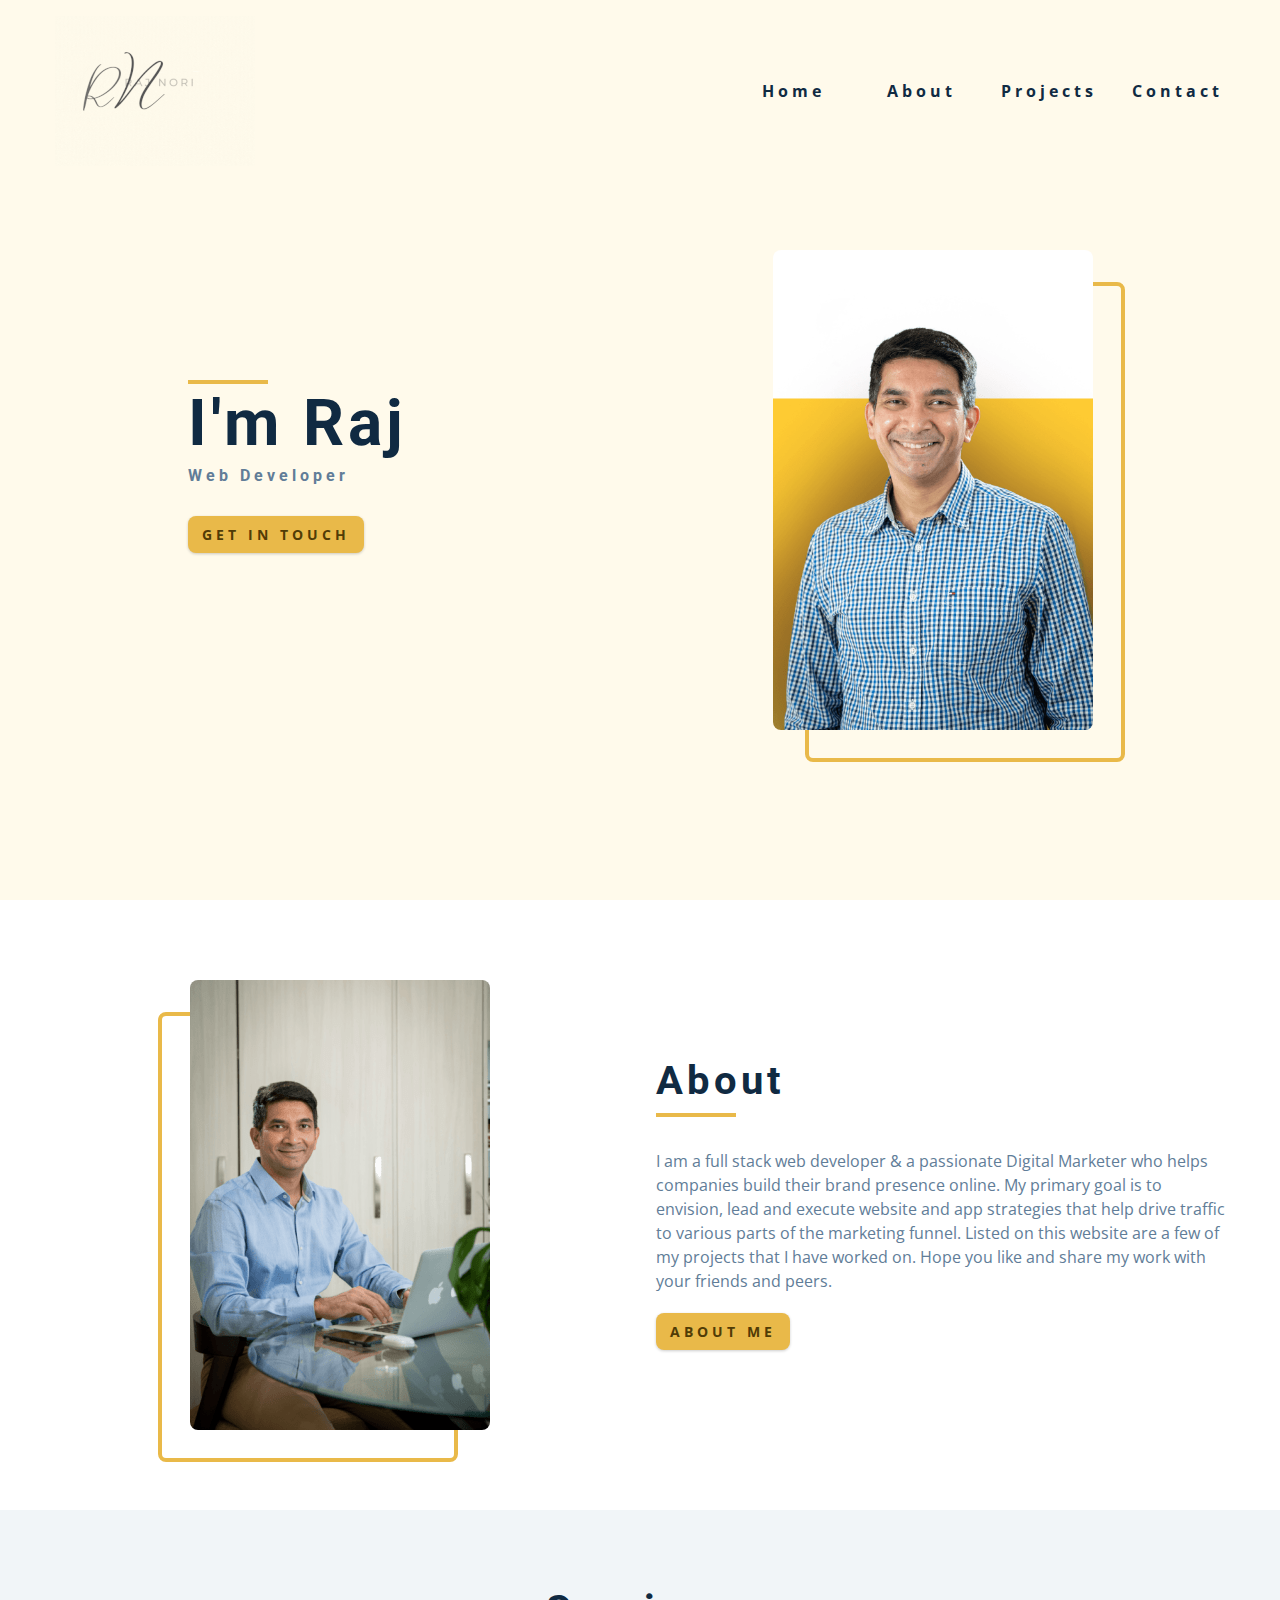
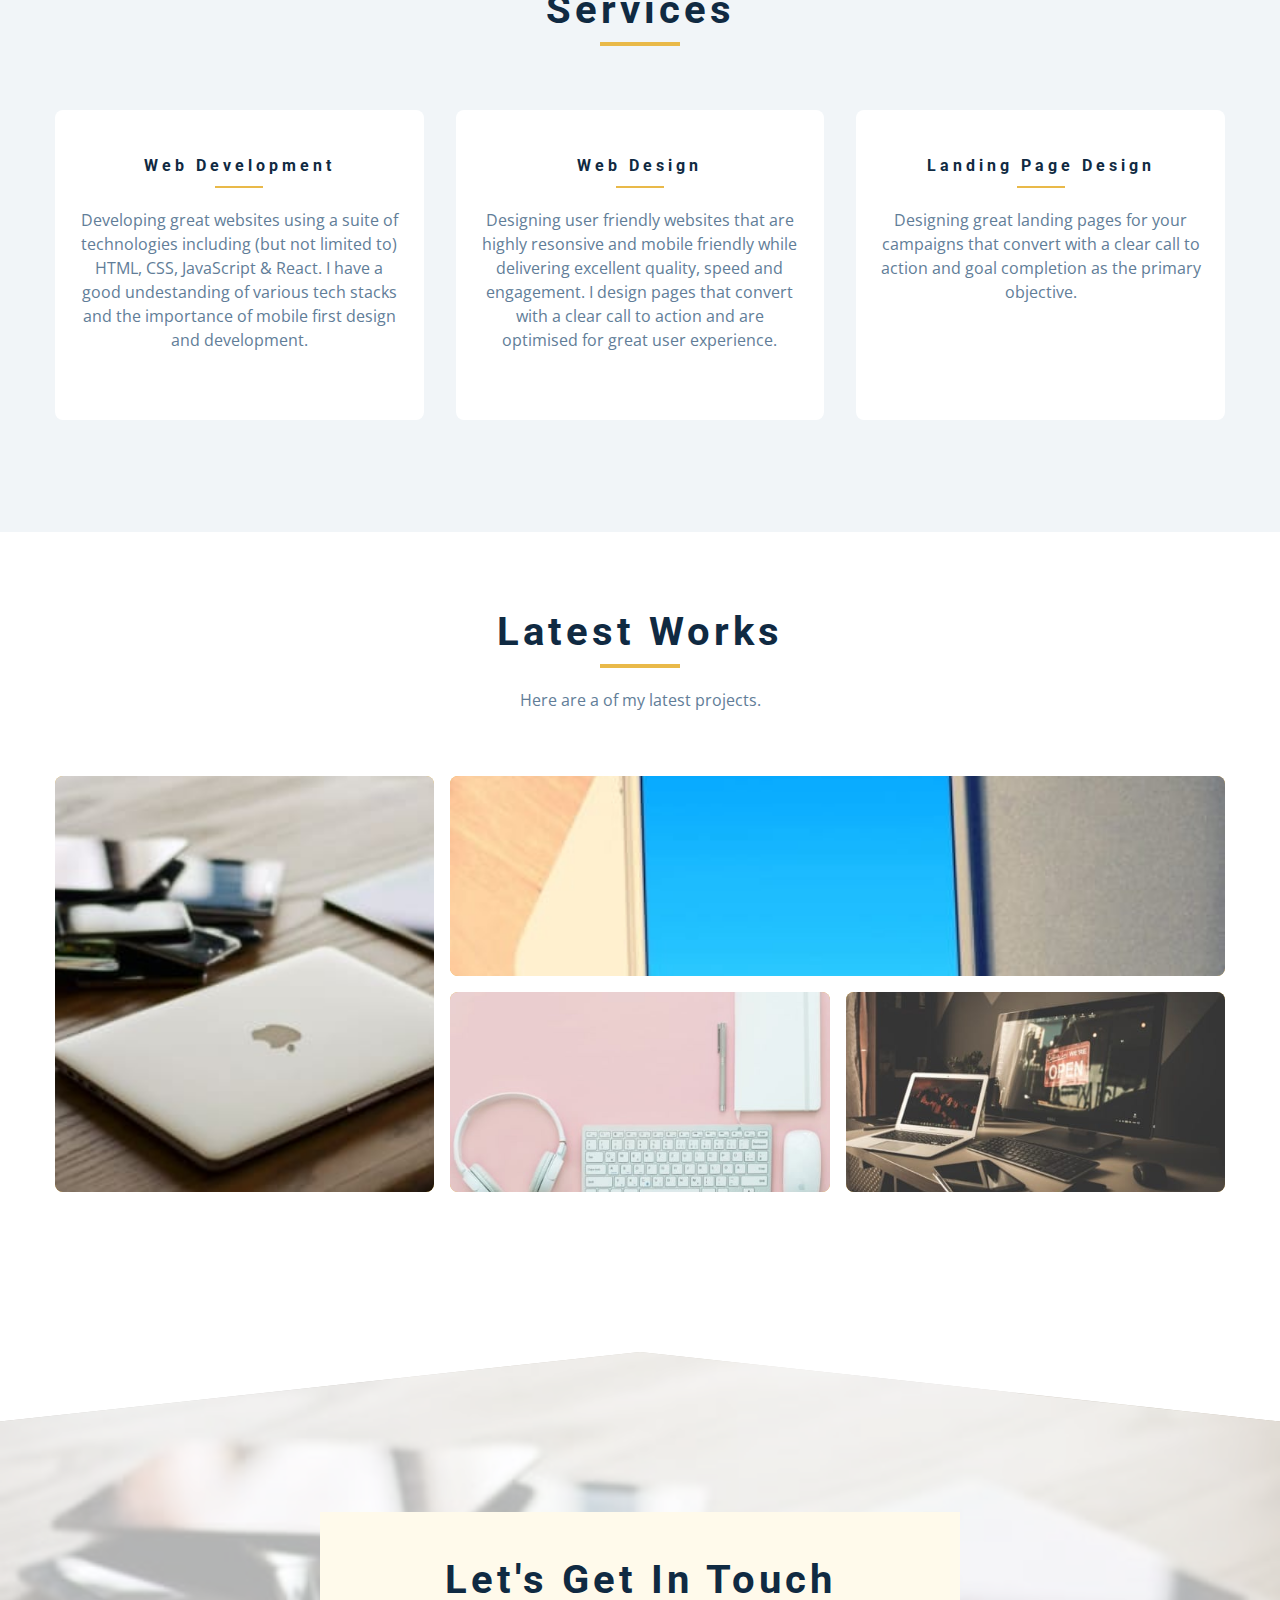
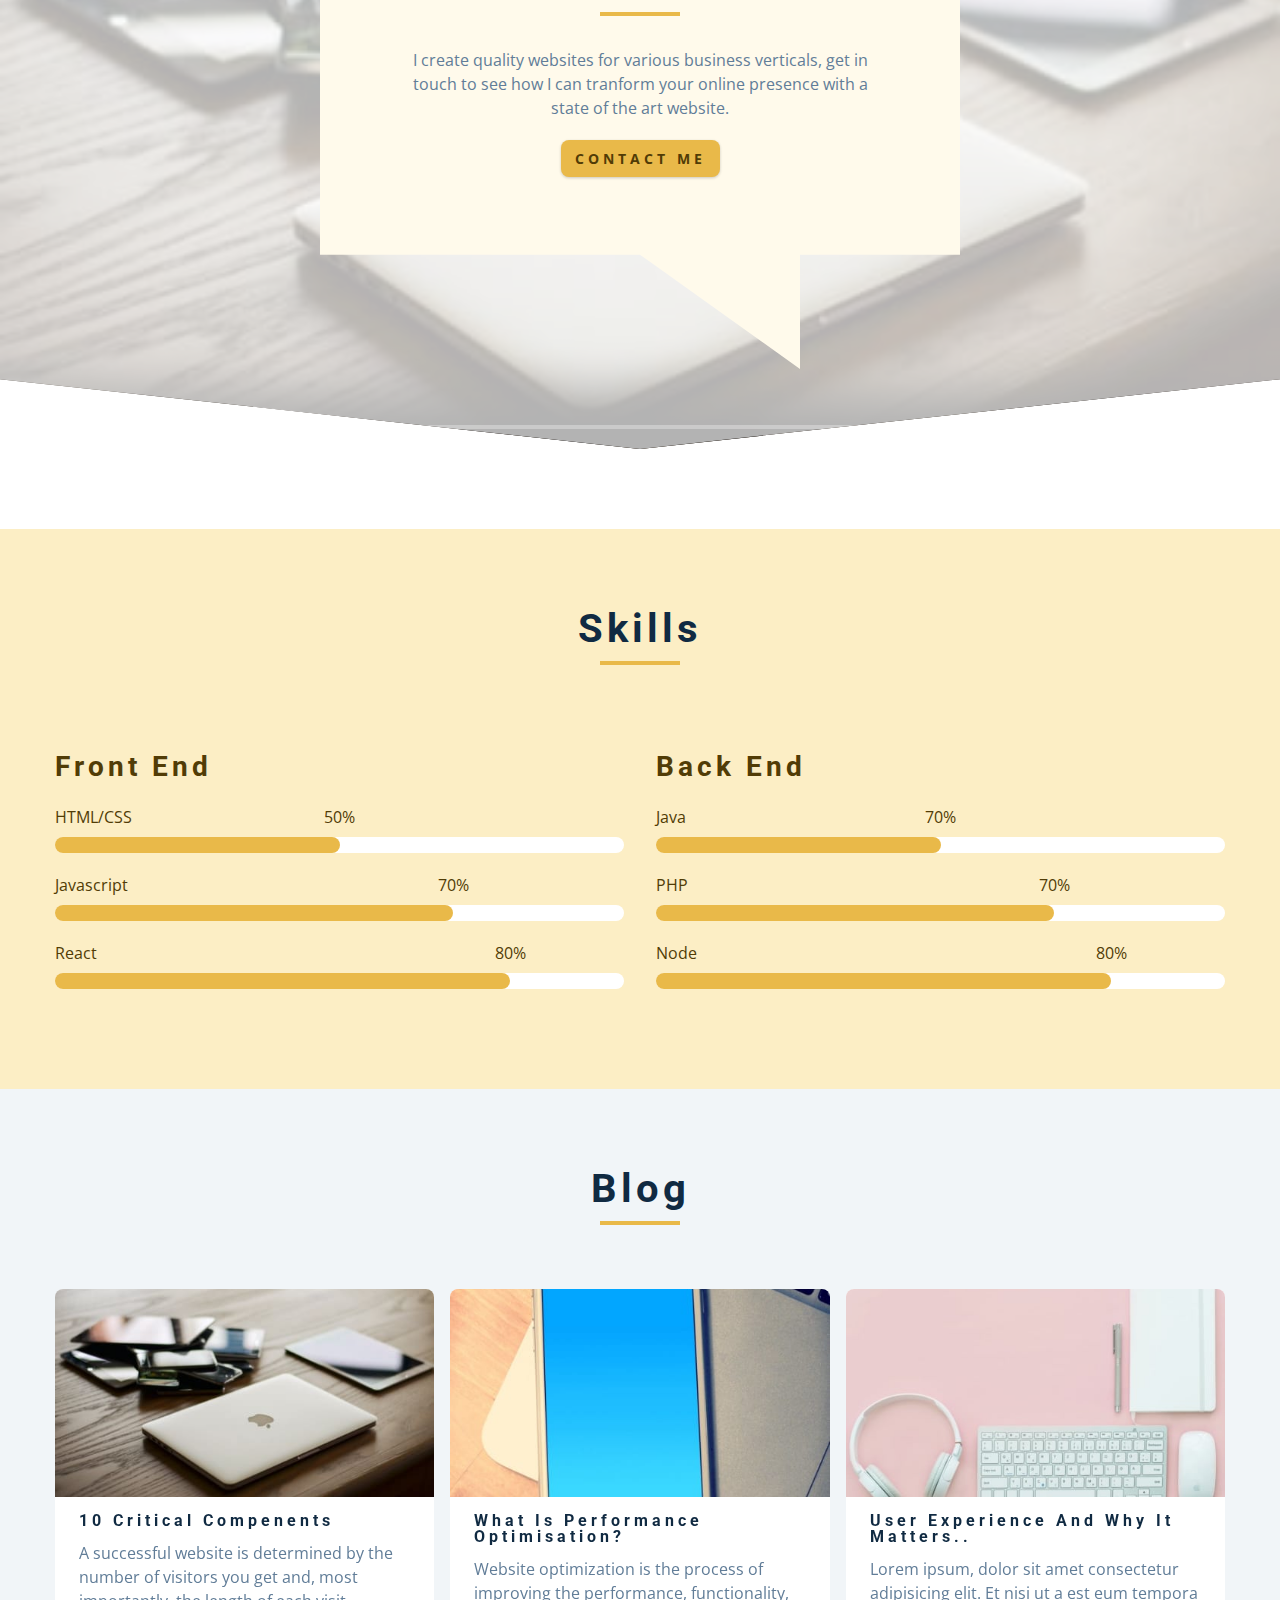
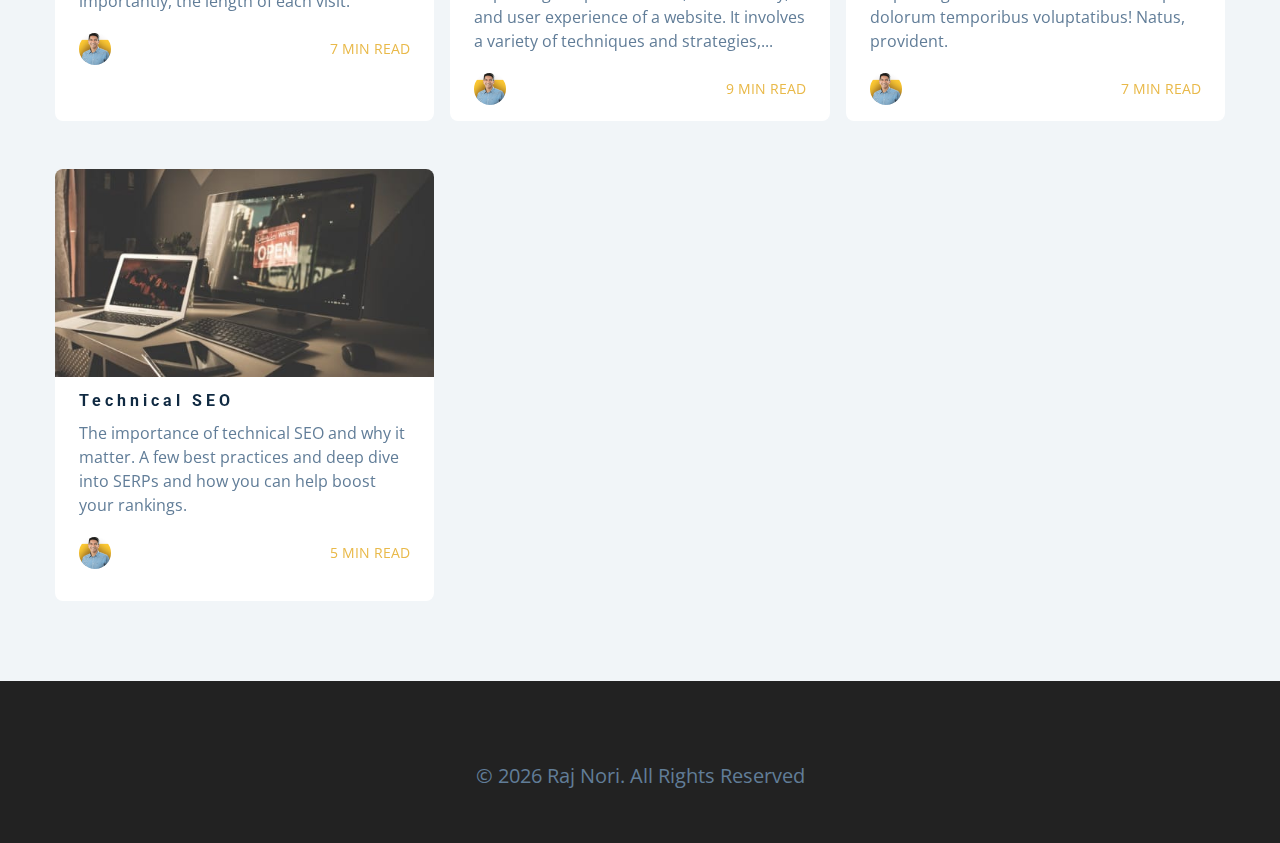
==== commit 528ac04c: "font links moved" ====
--- a/index.html
+++ b/index.html
@@ -9,6 +9,10 @@
     <link rel=icon type=image/png sizes=16x16 href=/favicon_io/favicon-16x16.png>
     <link rel=manifest href=/favicon_io/site.webmanifest>
     <link rel=canonical href=https://www.rajnori.net />
+    <link rel=stylesheet href=https://cdnjs.cloudflare.com/ajax/libs/font-awesome/6.2.0/css/all.min.css
+        integrity="sha512-xh6O/CkQoPOWDdYTDqeRdPCVd1SpvCA9XXcUnZS2FmJNp1coAFzvtCN9BmamE+4aHK8yyUHUSCcJHgXloTyT2A=="
+        crossorigin=anonymous referrerpolicy=no-referrer>
+    <link rel=stylesheet href=./css/styles.css>
     <title>Raj Nori | Web Developer | Home</title>
     <meta name=description
         content="A full-stack web developer and experienced digital marketer specialising in SEO, SEM, Social & Web development. Talk to the expert, get in touch!">
@@ -412,10 +416,6 @@
         </ul>
         <p>&copy; <span id=date></span> Raj Nori. All rights reserved</p>
     </footer>
-    <link rel=stylesheet href=https://cdnjs.cloudflare.com/ajax/libs/font-awesome/6.2.0/css/all.min.css
-        integrity="sha512-xh6O/CkQoPOWDdYTDqeRdPCVd1SpvCA9XXcUnZS2FmJNp1coAFzvtCN9BmamE+4aHK8yyUHUSCcJHgXloTyT2A=="
-        crossorigin=anonymous referrerpolicy=no-referrer>
-    <link rel=stylesheet href=./css/styles.css>
     <script src=./js/app.js></script>
     <script async src="https://www.googletagmanager.com/gtag/js?id=G-JB6WK5VYT3"></script>
     <script>
